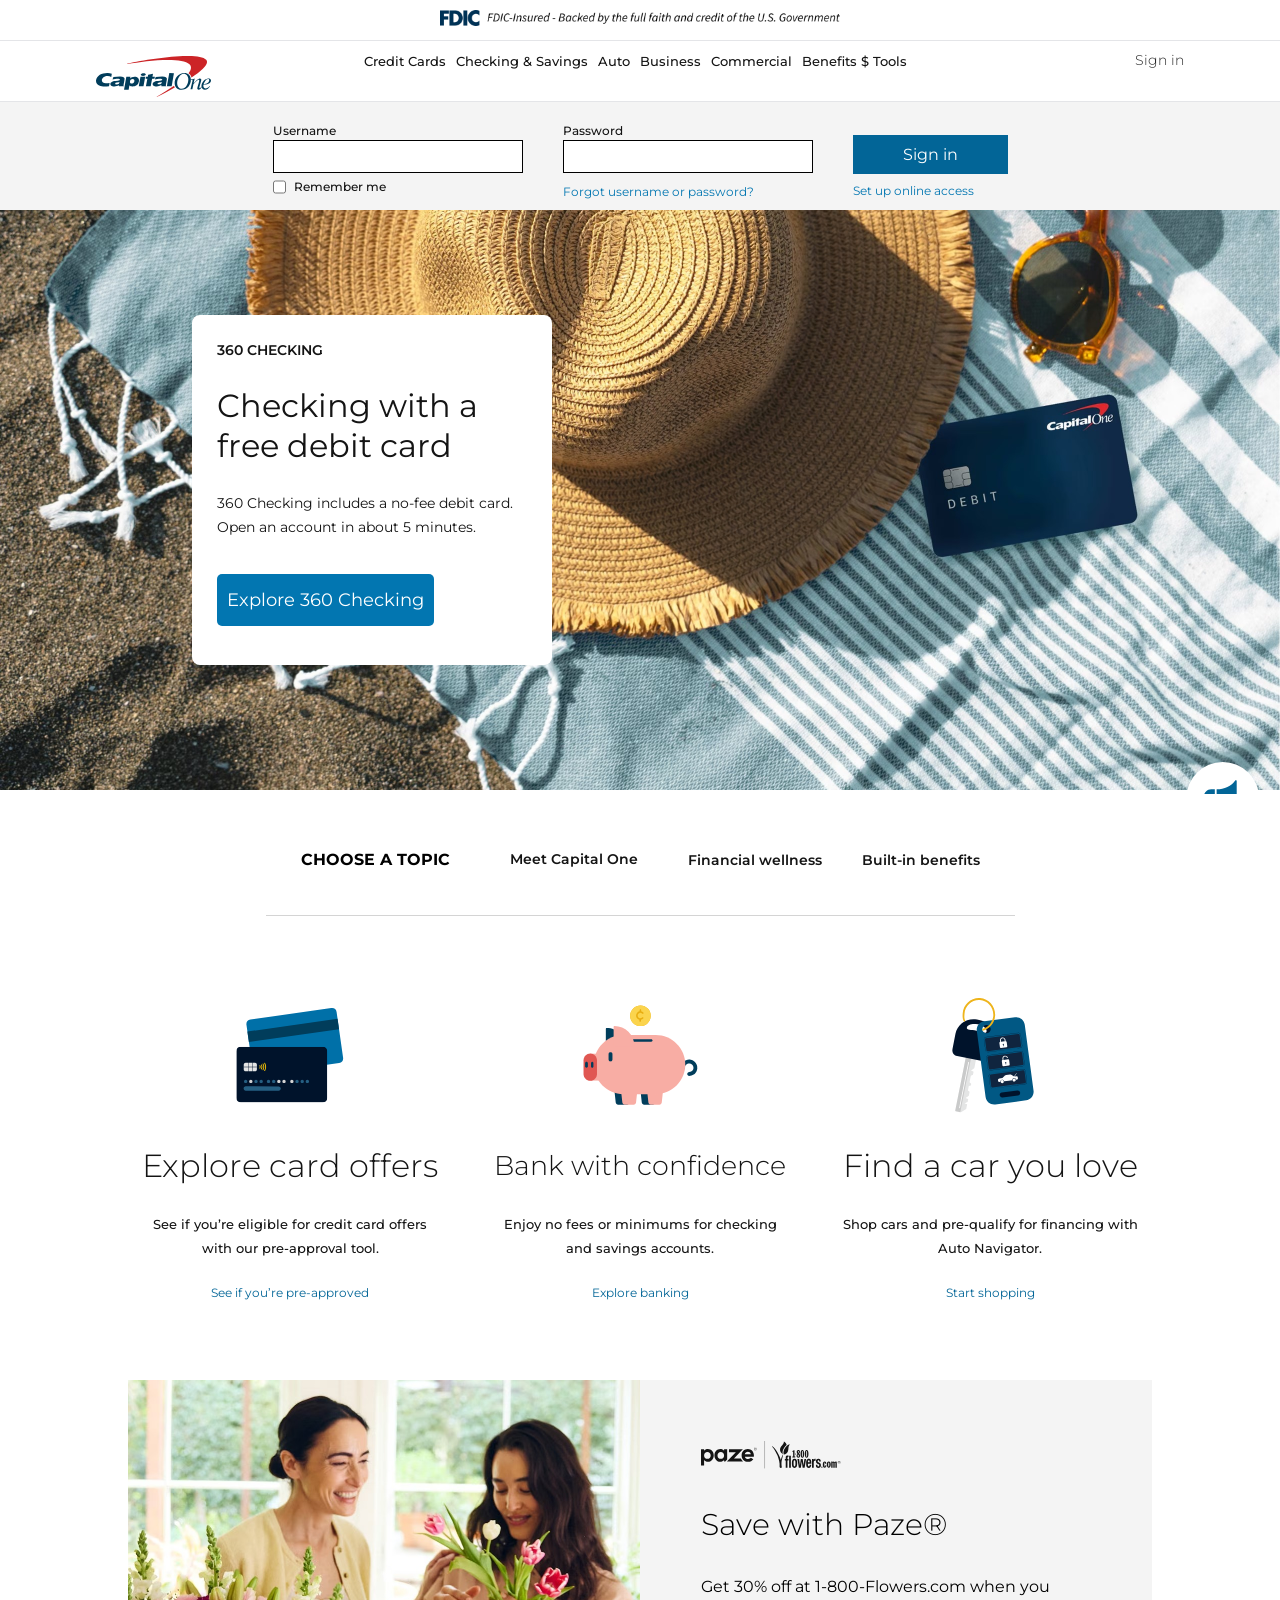
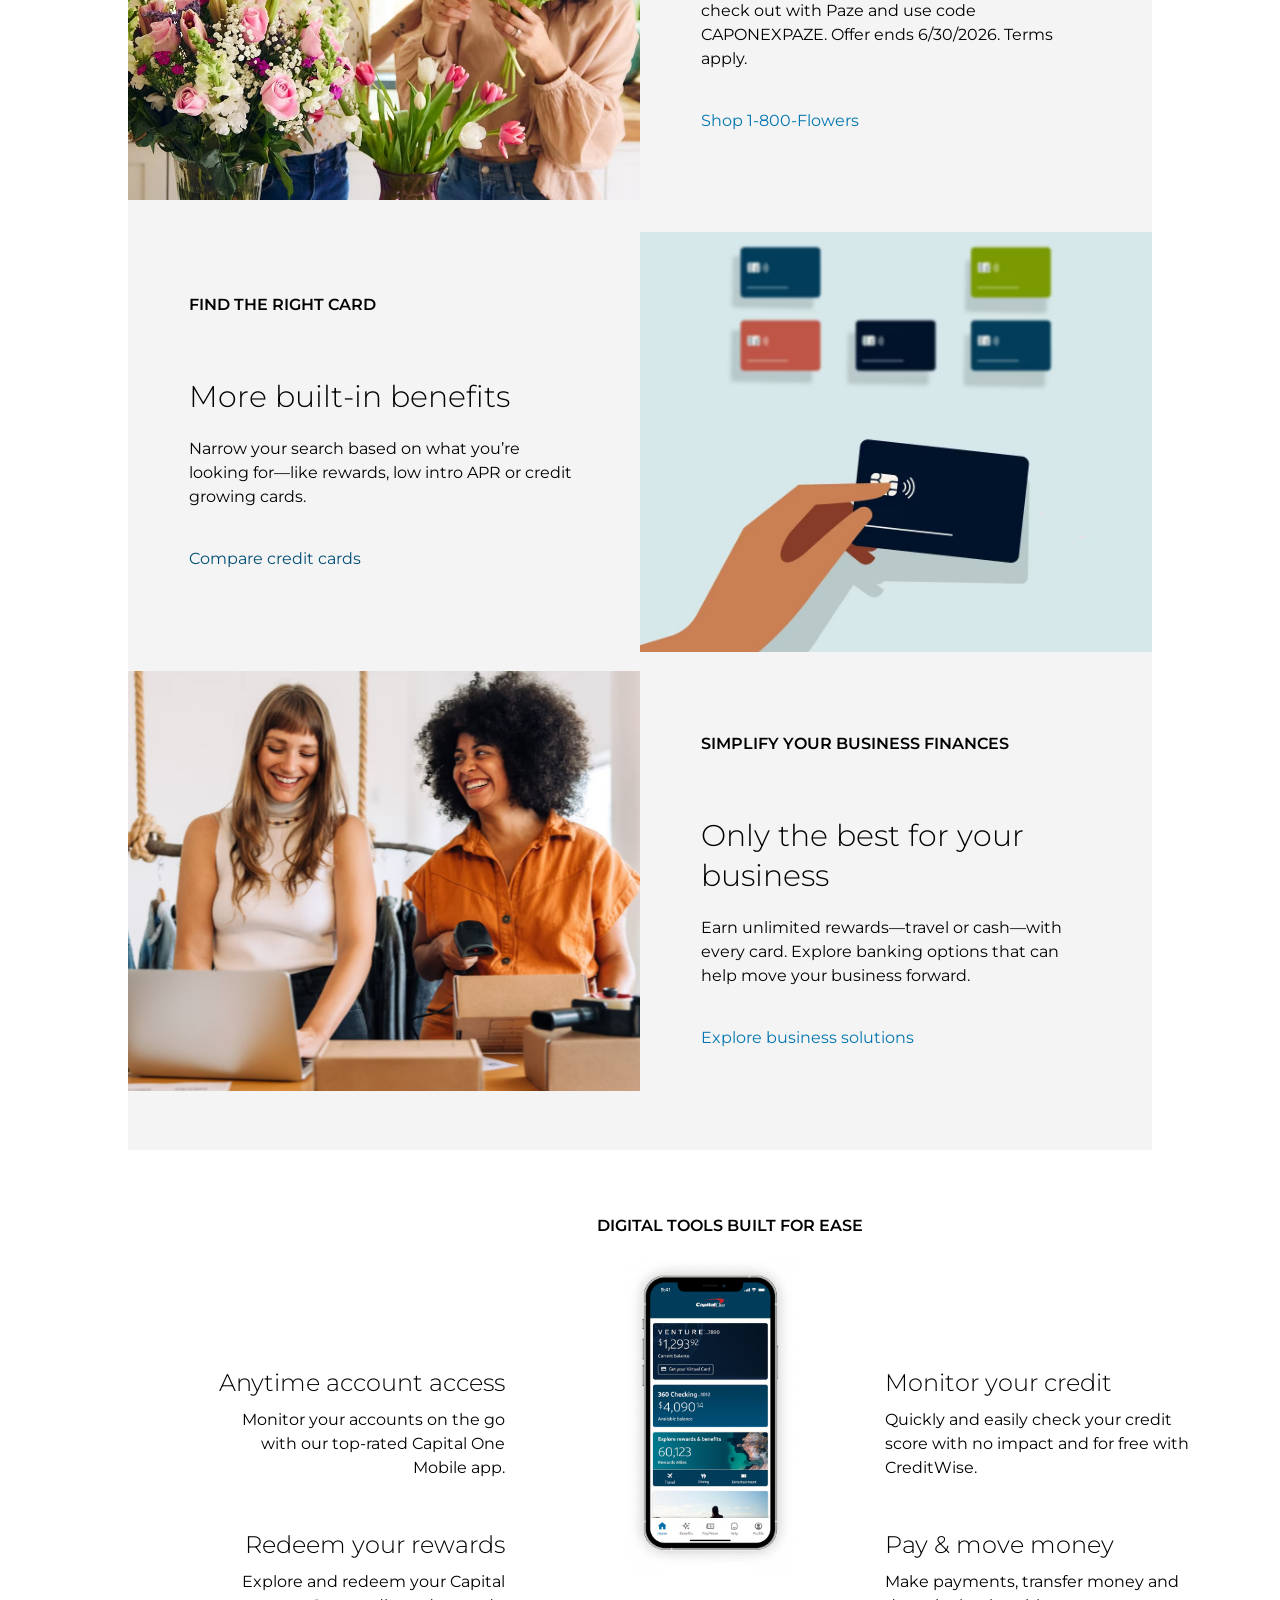
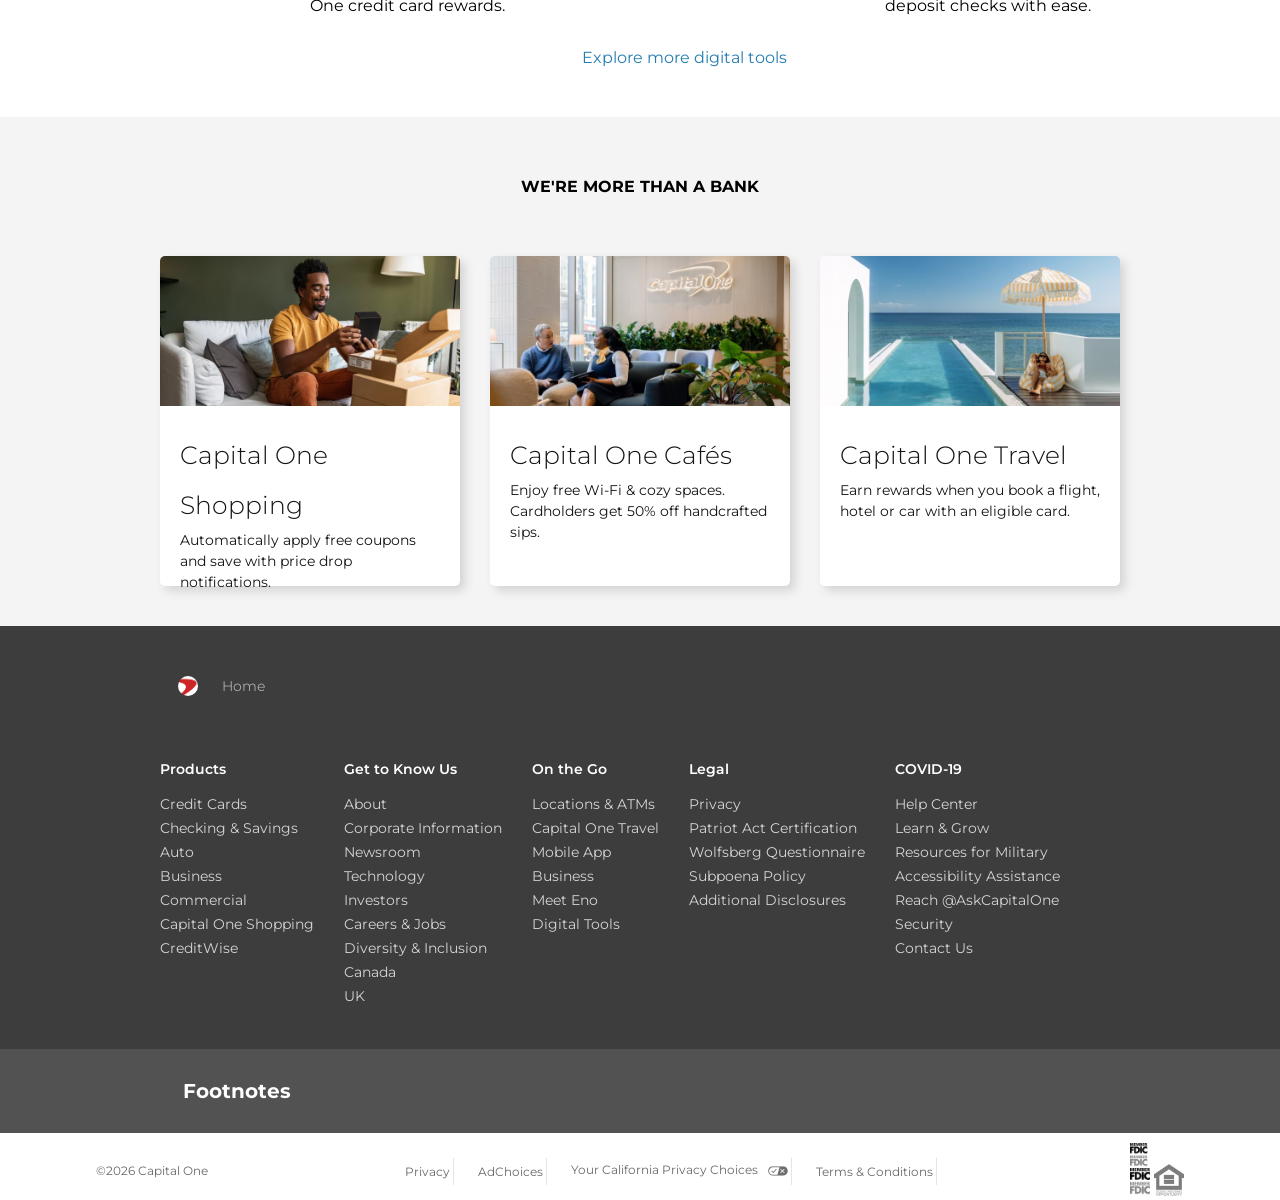
==== index.html @ 5ff3db6a "folder structure" ====
<!DOCTYPE html>
<html lang="en">

<head>
    <meta charset="UTF-8">
    <meta name="viewport" content="width=device-width, initial-scale=1.0">
    <title>CapitalOne</title>
    <link rel="stylesheet" href="./CSS/capitalone.css">
    <link rel="shortcut icon" href="/images/imgi_123_apple-touch-icon.png" type="image/x-icon">
    <script src="https://kit.fontawesome.com/02e460ae64.js" crossorigin="anonymous"></script>
    <link rel="preconnect" href="https://fonts.googleapis.com">
    <link rel="preconnect" href="https://fonts.gstatic.com" crossorigin>
    <link
        href="https://fonts.googleapis.com/css2?family=Metrophobic&family=Montserrat:ital,wght@0,100..900;1,100..900&family=Open+Sans:ital,wght@0,300..800;1,300..800&family=Raleway:ital,wght@0,100..900;1,100..900&display=swap"
        rel="stylesheet">

<body>
    <!-- Beginning of FIDC -->

    <div class="header-text">
        <img src="/images/imgi_1_default.png" alt="">
    </div>
    <!-- End of FIDC -->


    <!-- Beginning  of Over All Header-->
    <header>
        <nav>
            <div class="capital-logo">
                <img src="/images/download (1).svg" alt="">
            </div>

            <!-- Beginning of Header Dropdown -->
            <div>

                <ul class="capital-links">

                    <!-- Beginning of Credit Cards Dropdown -->
                    <li class="personal">
                        <a href="#">Credit Cards</a>
                        <div class="drop-cards">
                            <div class="wrapper">
                                <div class="wrap-card">

                                    <div class="card">
                                        <h6>Types of Credit Cards</h6>
                                    </div>

                                    <div class="card">
                                        <img src="/images/imgi_82_credit-building.svg" alt="">
                                        <div class="cards">
                                            <h5>Credit Building</h5>
                                            <p>Credit Level: Fair to Rebuilding</p>
                                        </div>
                                    </div>

                                    <div class="card">
                                        <img src="/images/imgi_21_cash-back.svg" alt="">
                                        <div class="cards">
                                            <h5>Cash Back Rewards</h5>
                                            <p>Credit Level: Excellent to Fair</p>
                                        </div>
                                    </div>

                                    <div class="card">
                                        <img src="/images/imgi_20_travel-rewards.svg" alt="">
                                        <div class="cards">
                                            <h5>Travel Rewards</h5>
                                            <p>Credit Level: Excellent to Good</p>
                                        </div>
                                    </div>

                                    <div class="card">
                                        <img src="/images/imgi_85_student-rewards.svg" alt="">
                                        <div class="cards">
                                            <h5>Student Rewards</h5>
                                            <p>Credit Level: Fair</p>
                                        </div>
                                    </div>

                                    <div class="card">
                                        <img src="/images/imgi_86_business-rewards.svg" alt="">
                                        <div class="cards">
                                            <h5>Business Rewards</h5>
                                            <p>Credit Level: Excellent to Fair</p>
                                        </div>
                                    </div>

                                    <div class="card-bttn">
                                        <a href="#">Credit card overview</a>

                                    </div>
                                </div>

                                <div class="wrap">
                                    <div class="carded">
                                        <h5>Find a Credit Card</h5>
                                        <h6>See if You're Pre-Approved</h6>
                                        <h6>Compare All Cards</h6>
                                        <h6>Redeem a Mail Offer</h6>
                                    </div>
                                    <div class="cardeds">
                                        <h5>Tips & Tools</h5>
                                        <h6>Credit Card Benefits</h6>
                                        <h6>Capital One Travel</h6>
                                        <h6>Capital One Shopping</h6>
                                        <h6>Track Credit with CreditWise®</h6>
                                        <h6>Credit Card FAQs</h6>

                                    </div>

                                </div>

                                <div class="wrap-card">

                                    <div class="third-card">
                                        <h5>Common Account Tasks</h5>
                                    </div>
                                    <div class="third-card">
                                        <i class="fa-regular fa-calendar"></i>
                                        <h6>Pay Credit Card Bill</h6>
                                    </div>
                                    <div class="third-card">
                                        <i class="fa-regular fa-credit-card"></i>
                                        <h6>Activate Credit Card</h6>
                                    </div>

                                    <div class="third-cards">
                                        <img class="img1"
                                            src="https://ecm.capitalone.com/WCM/navigation/imagesets/marketing-tiles/credit-card/credit-wise-wide-lt-gray-f4.jpg"
                                            alt="">
                                        <div class="card-text" style="width: 200px;">
                                            <p style="width: 190px;">Track your credit score with CreditWise</p>
                                            <a href="">Learn More</a> <i style="color: #57c8f4;"
                                                class="fa-solid fa-angle-right"></i>
                                        </div>
                                    </div>
                                </div>

                            </div>

                    </li>

                    <!-- End of Credit Card Dropdown -->

                    <!-- Beginning of Checking $ Saving Dropdown -->
                    <li class="personal">
                        <a href="/checking and saving.html">Checking & Savings</a>
                        <div class="drop-cards">
                            <div class="wrapped">
                                <div class="wrap-card">

                                    <div class="card">
                                        <h6>Savings</h6>

                                    </div>
                                    <div class="card">
                                        <img src="/images/imgi_106_treasury-management.svg" alt="">
                                        <div class="cards">
                                            <h5>360 Performance Savings™</h5>
                                            <p>Competitive rate with no fees</p>
                                        </div>
                                    </div>

                                    <div class="cardee">
                                        <img src="/images/imgi_98_auto-nov-2025-.svg" alt="">
                                        <div class="cards">
                                            <h5>360 CDs®</h5>
                                            <p>Fixed-rate savings for a set term</p>
                                        </div>

                                    </div>

                                    <div class="card">
                                        <img src="/images/imgi_92_kids-saving.svg" alt="">
                                        <div class="cards">
                                            <h5>Kids Savings Account</h5>
                                            <p>Parent-controlled savings for children</p>
                                        </div>
                                    </div>

                                    <div class="cardes">
                                        <h6>Checking</h6>

                                    </div>

                                    <div class="card">
                                        <img src="/images/imgi_12_360-checking.svg" alt="">
                                        <div class="cards">
                                            <h5>360 Checking®</h5>
                                            <p>Fee-free accounts accessible 24/7</p>
                                        </div>
                                    </div>

                                    <div class="card">
                                        <img src="/images/imgi_13_money-teen-checking.svg" alt="">
                                        <div class="cards">
                                            <h5>MONEY Teen Checking</h5>
                                            <p>Accounts for kids to learn and earn</p>
                                        </div>
                                    </div>

                                    <div class="card-bttn">
                                        <a href="#">Compare all accounts & rates</a>

                                    </div>
                                </div>

                                <div class="wrap">
                                    <div class="carded">
                                        <h5>Find a Bank Account</h5>
                                        <h6>View All Savings Accounts</h6>
                                        <h6>View All Checking Accounts</h6>
                                        <h6>View All Kids & Teens Accounts</h6>
                                    </div>
                                    <div class="cardeds">
                                        <h5>Bank With Confidence</h5>
                                        <h6>Financial Resources & Tools</h6>
                                        <h6>Banking Overview</h6>
                                        <h6>Savings Calculator</h6>
                                        <h6>Fee-Free Overdraft Options</h6>


                                    </div>
                                    <div class="cardeds">
                                        <h5>Manage Your Account</h5>
                                        <h6>Send & Receive Zelle® Payments</h6>
                                        <h6>360 Checking Features</h6>
                                        <h6>360 Performance Savings Features</h6>
                                        <h6>Download the Mobile App</h6>
                                    </div>
                                </div>

                                <div class="wrap-card">
                                    <div class="third-branch">
                                        <h6>Beyond the Branch</h6>
                                    </div>

                                    <div class="third-branchs">
                                        <h5>Capital One Cafés</h5>
                                        <p>Visit & explore a local Café</p>
                                    </div>

                                    <div class="third-branchs">
                                        <h5>Money & Life Program</h5>
                                        <p>Support & achieve your financial goals</p>
                                    </div>
                                    <div class="third-branchs">
                                        <h5>Ways to Bank</h5>
                                        <p>Explore locations & digital experiences</p>
                                    </div>

                                    <div class="third-cardss">
                                        <img class="img2" src="/images/imgi_14_360c-unav-bank-aug-2025.png" alt="">
                                        <div class="card-texts">
                                            <p>Enjoy checking with no fees or minimums.</p>
                                            <a style="color: #57c8f4;" href="">Learn More</a> <i
                                                style="color:  #57c8f4 ;" class="fa-solid fa-angle-right"></i>
                                        </div>
                                    </div>
                                </div>
                            </div>

                    </li>

                    <!-- End of Checking $ Saving Dropdown -->

                    <!-- Beginning of Auto Dropdown -->
                    <li class="personal">
                        <a href="#">Auto</a>
                        <div class="drop-cards">
                            <div class="wrapped">
                                <div class="wrap-card">

                                    <div class="card">
                                        <h6>Auto Navigator</h6>
                                    </div>

                                    <div class="card">
                                        <img src="/images/imgi_15_shop-car.svg" alt="">
                                        <div class="cards">
                                            <h5>Shop for a Car</h5>
                                            <p>Search millions of cars nationwide</p>
                                        </div>
                                    </div>

                                    <div class="card">
                                        <img src="/images/imgi_16_pre-qualify-auto-loan.svg" alt="">
                                        <div class="cards">
                                            <h5>Pre-Qualify for an Auto Loan</h5>
                                            <p>See real rates with no credit impact</p>
                                        </div>
                                    </div>

                                    <div class="cardee">
                                        <img src="/images/imgi_98_auto-nov-2025-.svg" alt="">
                                        <div class="cards">
                                            <h5>Instantly See Your Car's Estimate</h5>
                                            <p>Track your car's value over time</p>
                                        </div>
                                    </div>

                                    <div class="cardes">
                                        <h6>Auto Refinance</h6>

                                    </div>

                                    <div class="card">
                                        <img src="/images/imgi_18_refinance-car.svg" alt="">
                                        <div class="cards">
                                            <h5>Refinance Your Car</h5>
                                            <p>See if you can lower your payment</p>
                                        </div>
                                    </div>

                                    <div class="card">
                                        <img src="/images/imgi_19_pre-qualify-refinance.svg" alt="">
                                        <div class="cards">
                                            <h5>Pre-Qualify for Refinancing</h5>
                                            <p>Check eligibility with no credit impactg</p>
                                        </div>
                                    </div>

                                    <div class="card-bttn">
                                        <a href="#">Auto overview</a>

                                    </div>
                                </div>

                                <div class="wrap">
                                    <div class="carded">
                                        <h5>Get Your Offer</h5>
                                        <h6>View Your Pre-Approval Offer</h6>
                                        <h6>Continue Refinance Application</h6>

                                    </div>
                                    <div class="cardeds">
                                        <h5>Learn About Auto</h5>
                                        <h6>Car Research & Reviews</h6>
                                        <h6>Car Financing Resources</h6>
                                        <h6>Auto Loans FAQ</h6>
                                        <h6>Dealer Resources</h6>
                                        <h6>About Capital One Auto</h6>


                                    </div>
                                    <div class="cardeds">
                                        <h5>Manage Your Account</h5>
                                        <h6>Activate Your Account</h6>
                                        <h6>Make a Payment</h6>
                                        <h6>Download the Mobile App</h6>
                                        <h6>Submit Feedback or a Complaint</h6>
                                    </div>
                                </div>

                                <div class="wrap-card">
                                    <div class="third-branch">
                                        <h6>Shop With Confidence</h6>
                                    </div>

                                    <div class="third-branchs">
                                        <h5>Car Payment Calculator</h5>
                                        <p>Calculate your monthly payment</p>
                                    </div>

                                    <div class="third-branchs">
                                        <h5>Car Dealers Near You</h5>
                                        <p>View & filter inventory in your area</p>
                                    </div>


                                    <div class="third-cardss">
                                        <img class="img2" src="/images/imgi_101_auto-menu-marketing-tile.png" alt="">
                                        <div class="card-texts">
                                            <p>Ask the right questions when car shopping</p>
                                            <a style="color:  #57c8f4 ;" href="">Learn More</a> <i
                                                style="color:  #57c8f4 ;" class="fa-solid fa-angle-right"></i>
                                        </div>
                                    </div>

                                </div>

                            </div>

                    </li>

                    <!-- End of Auto Dropdown -->


                    <!-- Beginning of Business Dropdown -->
                    <li class="personal">
                        <a href="/business.html">Business</a>
                        <div class="drop-cards">
                            <div class="wrapped">
                                <div class="wrap-card">

                                    <div class="card">
                                        <h6>Shop Business Cards</h6>

                                    </div>
                                    <div class="card">
                                        <img src="/images/imgi_102_compare-business-cards.svg" alt="">
                                        <div class="cards">
                                            <h5>Compare All Business Cards</h5>
                                            <p>Choose the right one for your business</p>
                                        </div>
                                    </div>

                                    <div class="card">
                                        <img src="/images/imgi_20_travel-rewards.svg" alt="">
                                        <div class="cards">
                                            <h5>Travel Rewards</h5>
                                            <p>Earn miles for flights, hotels and more</p>
                                        </div>
                                    </div>
                                    <div class="cardee">
                                        <img src="/images/imgi_21_cash-back.svg" alt="">
                                        <div class="cards">
                                            <h5>Cash Back</h5>
                                            <p>Earn up to 2% cash back</p>
                                        </div>
                                    </div>

                                    <div class="cardes">
                                        <h6>Business Banking Accounts</h6>

                                    </div>

                                    <div class="card">
                                        <img src="/images/imgi_12_360-checking.svg" alt="">
                                        <div class="cards">
                                            <h5>Business Checking</h5>
                                            <p>Accounts for any stage of business</p>
                                        </div>
                                    </div>

                                    <div class="card">
                                        <img src="/images/imgi_106_treasury-management.svg" alt="">
                                        <div class="cards">
                                            <h5>Business Savings</h5>
                                            <p>Grow your money with a promotional rate</p>
                                        </div>
                                    </div>

                                    <div class="card-bttn">
                                        <a href="#">Business overview</a>

                                    </div>
                                </div>

                                <div class="wrap">
                                    <div class="carded">
                                        <h5>Business Card Solutions</h5>
                                        <h6>Business Cards Overview</h6>
                                        <h6>Charge Cards</h6>
                                        <h6>Reach a Relationship Manager</h6>

                                    </div>
                                    <div class="cardeds">
                                        <h5>Understand Our Impact</h5>
                                        <h6>Community Finance</h6>
                                        <h6>New Markets Tax Credits</h6>
                                        <h6>The Capital One Impact Initiative</h6>

                                    </div>
                                    <div class="cardeds">
                                        <h5>Payment Solutions</h5>
                                        <h6>Card Payment Processing</h6>
                                        <h6>Accounts Payable</h6>
                                    </div>

                                </div>

                                <div class="wrap-card">
                                    <div class="third-branch">
                                        <h6>Empower Your Business</h6>
                                    </div>

                                    <div class="third-branchs">
                                        <h5>Business Card Benefits</h5>
                                        <p>View all benefits for business cardholders</p>
                                    </div>

                                    <div class="third-branchs">
                                        <h5>Refer a Business</h5>
                                        <p>View & filter inventory in your area</p>
                                    </div>
                                    <div class="third-branchs">
                                        <h5>Business Resources</h5>
                                        <p>Resources to help your business move forward</p>
                                    </div>
                                    <div class="third-cardss">
                                        <img class="img2" src="/images/imgi_24_414unav.jpg" alt="">
                                        <div class="card-texts">
                                            <p>Earn up to 150k bonus miles with Venture Business</p>
                                            <a style="color:  #57c8f4 ;" href="">View offer</a> <i
                                                style="color:  #57c8f4 ;" class="fa-solid fa-angle-right"></i>
                                        </div>
                                    </div>


                                </div>

                            </div>
                        </div>
                    </li>
                    <!-- End of Business Dropdown -->

                    <!-- Beginning of Commercial Dropdown -->

                    <li class="personal">
                        <a href="/commericial.html">Commercial</a>
                        <div class="drop-cards">
                            <div class="wrapped">
                                <div class="wrap-card">

                                    <div class="card">
                                        <h6>Commercial Banking</h6>

                                    </div>
                                    <div class="card">
                                        <img src="/images/imgi_25_bank-with-us.svg" alt="">
                                        <div class="cards">
                                            <h5>Why Bank With Us</h5>
                                            <p>Learn about us & meet our leaders</p>
                                        </div>
                                    </div>

                                    <div class="card">
                                        <img src="/images/imgi_26_commercial-insights.svg" alt="">
                                        <div class="cards">
                                            <h5>Commercial Insights</h5>
                                            <p>Read case studies & market insights</p>
                                        </div>

                                    </div>

                                    <div class="cardes">
                                        <h6>Financial Solutions</h6>

                                    </div>

                                    <div class="card">
                                        <img src="/images/imgi_27_financial-lending.svg" alt="">
                                        <div class="cards">
                                            <h5>Financing & Lending</h5>
                                            <p>Find a solution in your industry</p>
                                        </div>
                                    </div>

                                    <div class="card">
                                        <img src="/images/imgi_28_c1-capital-markets.svg" alt="">
                                        <div class="cards">
                                            <h5>Capital Markets</h5>
                                            <p>View our tailored products & services</p>
                                        </div>
                                    </div>

                                    <div class="card">
                                        <img src="/images/imgi_106_treasury-management.svg" alt="">
                                        <div class="cards">
                                            <h5>Treasury Management</h5>
                                            <p>Simplify your financial operations</p>
                                        </div>
                                    </div>

                                    <div class="card-bttn">
                                        <a href="#">View commercial options</a>

                                    </div>
                                </div>

                                <div class="wrap">
                                    <div class="carded">
                                        <h5>Simplify Payments</h5>
                                        <h6>Unlock Accounts Payable</h6>
                                        <h6>Get a Business Card</h6>
                                        <h6>Explore Trade Credit</h6>
                                    </div>
                                    <div class="cardeds">
                                        <h5>Understand Our Impact</h5>
                                        <h6>Community Finance</h6>
                                        <h6>New Markets Tax Credits</h6>
                                        <h6>The Capital One Impact Initiative</h6>
                                    </div>
                                    <div class="cardeds">
                                        <h5>Stay Connected</h5>
                                        <h6>Sign In to Your Commercial Account</h6>
                                        <h6>Contact Our Team</h6>
                                    </div>

                                </div>

                                <div class="wrap-card">
                                    <div class="third-branch">
                                        <h6>Work With Industry Experts</h6>
                                    </div>

                                    <div class="third-branchs">
                                        <h5>Commercial Real Estate</h5>
                                        <p>Leverage the resources of a $100B portfolio</p>
                                    </div>

                                    <div class="third-branchs">
                                        <h5>Financial Sponsor Group</h5>
                                        <p>Get certainty of execution & long-term partnerships</p>
                                    </div>
                                    <div class="third-branchs">
                                        <h5>Explore All Industries</h5>
                                        <p>Find solutions to move your business forward</p>
                                    </div>


                                    <div class="third-cardss">
                                        <img class="img2" src="/images/imgi_29_commercial-tile.jpg" alt="">
                                        <div class="card-texts">
                                            <p>Capitalize on investment banking solutions.</p>
                                            <a style="color:  #57c8f4 ;" href="">Explore solutions</a> <i
                                                style="color:  #57c8f4 ;" class="fa-solid fa-angle-right"></i>
                                        </div>
                                    </div>

                                </div>
                            </div>
                        </div>

                    </li>
                    <!-- End of Commercial Dropdown -->

                    <!-- Beginning of Benefits $ Tools -->
                    <li class="personal">
                        <a href="#">Benefits $ Tools</a>
                        <div class="drop-cards">
                            <div class="wrapped">
                                <div class="wrap-card">

                                    <div class="card">
                                        <h6>More Than a Bank</h6>

                                    </div>
                                    <div class="card">
                                        <img src="/images/imgi_30_shopping.svg" alt="">
                                        <div class="cards">
                                            <h5>Capital One Shopping</h5>
                                            <p>Get our free tool for online deals</p>
                                        </div>
                                    </div>

                                    <div class="card">
                                        <img src="/images/imgi_31_cafes.svg" alt="">
                                        <div class="cards">
                                            <h5>Capital One Cafés</h5>
                                            <p>Enjoy coffee, wifi & banking</p>
                                        </div>

                                    </div>
                                    <div class="card">
                                        <img src="/images/imgi_32_learn-grow.svg" alt="">
                                        <div class="cards">
                                            <h5>Learn & Grow</h5>
                                            <p>Check out financial learning resources</p>
                                        </div>

                                    </div>
                                </div>

                                <div class="wrap">
                                    <div class="carded">
                                        <h5>Get Started With Confidence</h5>
                                        <h6>Credit Card Pre-Approval</h6>
                                        <h6>Find a Car with Auto Navigator</h6>
                                        <h6>Connect Your Money and Life</h6>

                                    </div>
                                    <div class="cardeds">
                                        <h5>Tools to Take You Further</h5>
                                        <h6>Monitor Credit with CreditWise</h6>
                                        <h6>View Mobile App Features</h6>
                                        <h6>Explore All Digital Tools</h6>
                                    </div>
                                    <div class="cardeds">
                                        <h5>Grow Your Business</h5>
                                        <h6>Business Hub Learning</h6>
                                        <h6>Business Credit Card Benefits</h6>
                                    </div>

                                </div>

                                <div class="wrap-card">
                                    <div class="third-branch">
                                        <h6>Rewards & Experiences</h6>
                                    </div>

                                    <div class="third-branchs">
                                        <h5>Capital One Travel</h5>
                                        <p>Book travel, get low prices & redeem miles</p>
                                    </div>

                                    <div class="third-branchs">
                                        <h5>Capital One Entertainment</h5>
                                        <p>Get tickets for music, sports & events</p>
                                    </div>
                                    <div class="third-branchs">
                                        <h5>Capital One Dining</h5>
                                        <p>Reserve your table at unique restaurants</p>
                                    </div>
                                    <div class="third-branchs">
                                        <h5>Credit Card Benefits</h5>
                                        <p>Explore built-in card benefits</p>
                                    </div>

                                    <div class="third-cardss">
                                        <img class="img2" src="/images/imgi_33_laptop.png" alt="">
                                        <div class="card-texts">
                                            <p>Find great deals with Capital One Shopping</p>
                                            <a style="color:  #57c8f4 ;" href="">Get free coupon</a> <i
                                                style="color:  #57c8f4 ;" class="fa-solid fa-angle-right"></i>
                                        </div>
                                    </div>
                                </div>

                            </div>

                        </div>

                    </li>
                    <!-- End of Benefits $ Tools Dropdown -->
                </ul>

            </div>
            <!-- End of Header Dropdown  -->


            <!-- Beginning of the icon Dropdown -->

            <div class="capital-icons">
                <div class="capital-icon">
                    <i class="fa-solid fa-magnifying-glass"></i>

                    <div class="glass-drop">
                        <button class="search-btn">Search</button>

                    </div>
                </div>


                <div class="capital-iconss">
                    <i class="fa-regular fa-circle-question"></i>
                    <div class="question-drop">
                        <button class="question-btn">Help Center</button>
                    </div>



                </div>


                <div class="capital-iconed">
                    <i class="fa-solid fa-location-dot"></i>
                    <div class="location-drop">
                        <button class="location-btn">Locations</button>

                    </div>
                </div>
                <div class="capital-iconse">
                    <i class="fa-regular fa-user"></i> Sign in
                </div>
            </div>


            <!-- End of icon Dropdown -->

        </nav>

    </header>


    <div class="parent">
        <div class="second-nav">
            <div class="bar">
                <i class="fa-solid fa-bars icon"> </i>
                <div class="bar-drop">
                    <div class="child">
                        <div class="bar-flex">
                            <h1>Credit Card</h1><i class="fa-solid fa-angle-right"></i>

                        </div>

                        <div class="bar-flex">

                            <h1>Checking and Savings</h1><i class="fa-solid fa-angle-right"></i>

                        </div>
                        <div class="bar-flex">

                            <h1>Auto</h1><i class="fa-solid fa-angle-right"></i>

                        </div>
                        <div class="bar-flex">

                            <h1>Business</h1><i class="fa-solid fa-angle-right"></i>

                        </div>
                        <div class="bar-flex">

                            <h1>Commercial</h1><i class="fa-solid fa-angle-right"></i>

                        </div>
                        <div class="bar-flex">

                            <h1>Benefit $ Tools</h1><i class="fa-solid fa-angle-right"></i>

                        </div>

                    </div>
                    <div class="parent-fact">
                        <div class="fact">

                            <p class="space"> <i class="fa-solid fa-magnifying-glass"></i> Search</p><i
                                class="fa-solid fa-angle-right"></i>


                        </div>
                        <div class="fact">

                            <p class="space"> <i class="fa-regular fa-circle-question cast"></i> Help Center</p><i
                                class="fa-solid fa-angle-right"></i>

                        </div>
                        <div class="fact">

                            <p class="space"> <i class="fa-solid fa-location-dot"></i>Location</p><i
                                class="fa-solid fa-angle-right"></i>

                        </div>



                    </div>
                </div>
            </div>

            <div class="image-cap">
                <img src="/images/download (1).svg" alt="">

            </div>
            <div class="picture">
                <i class="fa-regular fa-user"></i>
                <p> Sign in</p>
            </div>

        </div>
    </div>

    <!-- End of the Over All Header -->



    <!-- Beginning of Form Section -->
    <section class="mid-section">
        <div class="mid-login">
            <div class="username-login">
                <p>Username</p>
                <button><i class="fa-solid fa-user"></i><input class="input" type="text"></button>
                <div class="checkss">
                    <input class="check" type="checkbox">
                    <p>Remember me</p>
                </div>
            </div>

            <div class="password-login">
                <p>Password</p>
                <button><i class="fa-solid fa-lock"></i><input class="pass" type="password" name="password"
                        id=""></button>
                <div class="pass-link">
                    <a class="password-link" href="#">Forgot username or password?</a>
                </div>

            </div>
            <div class="sign-link">
                <a class="sign-btn" href="">Sign in</a>
                <div class="sign-links">
                    <a class="sign-set" href="">Set up online access</a>
                </div>
            </div>

        </div>

    </section>

    <!--  End of form section  -->


    <!-- Beginning of Legend -->
    <legend>
        <div>
            <div class="legend-logo">
                <img src="/images/imgi_36_rdesktop (1).jpg" alt="">

                <div class="box">
                    <div class="bx-text">
                        <h4>360 CHECKING</h4>
                    </div>
                    <div class="bx-text">
                        <h1>Checking with a free debit card</h1>
                    </div>
                    <div class="bx-text">
                        <p>360 Checking includes a no-fee debit card. Open an account in about 5 minutes.</p>
                    </div>
                    <div class="bx-text1">
                        <a href="">Explore 360 Checking</a>
                    </div>

                </div>
            </div>
        </div>

    </legend>

    <!-- End of Legend  -->


    <!--  start of nav section -->
    <nav class="navs">


        <div class="nav-section">
            <div class="nav-choose">
                <h4>CHOOSE A TOPIC</h4><i class="fa-solid fa-right-long bat"></i>

            </div>
            <div class="nav-choose2">
                <i class="fa-solid fa-handshake"></i> <a href="#sectiontwo">Meet Capital One</a>

            </div>
            <div class="nav-choose3">
                <i class="fa-regular fa-credit-card"></i><a href="">Financial wellness</a>

            </div>
            <div class="nav-choose4">
                <i class="fa-solid fa-wand-sparkles"></i> <a href="">Built-in benefits</a>

            </div>
        </div>
    </nav>

   
    <!-- end of nav section -->


    <!-- start of section two -->
    <section id="sectiontwo">
        <div class="explore">
            <div class="explored">
                <img src="/images/imgi_40_rdesktop.svg" alt="">
                <div>
                    <h2>Explore card offers</h2>
                    <p>See if you’re eligible for credit card offers with our pre-approval tool.</p>

                    <div class="start">
                        <a href="">See if you’re pre-approved</a> <i class="fa-solid fa-angle-right"></i>
                    </div>
                </div>
            </div>

            <div class="explored">
                <img src="/images/imgi_41_rdesktop.svg" alt="">
                <div>
                    <h3>Bank with confidence</h3>
                    <p>Enjoy no fees or minimums for checking and savings accounts.</p>

                    <div class="start">
                        <a href="">Explore banking</a> <i class="fa-solid fa-angle-right"></i>
                    </div>
                </div>
            </div>

            <div class="explored">
                <img src="/images/imgi_42_rdesktop.svg" alt="">
                <div>
                    <h2>Find a car you love</h2>
                    <p>Shop cars and pre-qualify for financing with Auto Navigator.</p>

                    <div class="start">
                        <a href="">Start shopping</a><i class="fa-solid fa-angle-right"></i>
                    </div>
                </div>
            </div>
        </div>

    </section>
    <!-- end of section two -->

    <!-- start of section three -->
    <section id="sectionthree">

        <div class="big-image">
            <div class="first-imgtext">
                <div class="logoimg">
                    <img src="/images/imgi_157_rdesktop.jpg" alt="">
                </div>
                <div class="second-imgtext">
                    <div class="logo1">
                        <img src="/images/imgi_179_rdesktop.svg" alt="">
                    </div>
                    <div class="big-text">
                        <h1>Save with Paze® </h1>
                        <p>Get 30% off at 1-800-Flowers.com when you check out with Paze and use code CAPONEXPAZE. Offer
                            ends 6/30/2026. Terms apply. </p>
                        <a href="#">Shop 1-800-Flowers</a><i class="fa-solid fa-angle-right"></i>
                    </div>
                </div>
            </div>
            <div class="second-img">
                <div class="second-text">
                    <h4>FIND THE RIGHT CARD</h4>
                    <h1>More built-in benefits</h1>
                    <p>Narrow your search based on what you’re looking for—like rewards, low intro APR or credit growing
                        cards. </p>
                    <a href="#">Compare credit cards</a><i class="fa-solid fa-angle-right"></i>
                </div>

                <div class="logo2">
                    <img src="/images/imgi_184_rdesktop.jpg" alt="">
                </div>


            </div>
            <div class="third-img">
                <div class="logo3">
                    <img class="logo2" src="/images/imgi_46_tab-1-e4.c-item-2-desktop.jpg" alt="">
                </div>

                <div class="third-text">
                    <h4>SIMPLIFY YOUR BUSINESS FINANCES</h4>
                    <h1>Only the best for your business</h1>
                    <p>Earn unlimited rewards—travel or cash—with every card. Explore banking options that can help move
                        your business forward.</p>
                    <a href="#">Explore business solutions</a><i class="fa-solid fa-angle-right"></i>
                </div>
            </div>


        </div>

    </section>

    <!-- end of section three -->



    <!-- Beginning of section four -->
    <section class="section-four">
        <h2>DIGITAL TOOLS BUILT FOR EASE</h2>
        <div class="phone">
            <div class="phones">
                <div class="left-side">
                    <h3>Anytime account access</h3>
                    <p>Monitor your accounts on the go with our top-rated Capital One Mobile app.</p>
                </div>
                <div class="left-side1">
                    <h3>Redeem your rewards</h3>
                    <p>Explore and redeem your Capital One credit card rewards.</p>
                </div>
            </div>

            <div class="phone-image">
                <img src="/images/imgi_187_rtablet.png" alt="" srcset="">
            </div>
            <div>
                <div class="right-side">
                    <h3>Monitor your credit</h3>
                    <p>Quickly and easily check your credit score with no impact and for free with CreditWise.</p>
                </div>
                <div class="right-side1">
                    <h3>Pay & move money</h3>
                    <p>Make payments, transfer money and deposit checks with ease.</p>
                </div>

            </div>

        </div>
        <div class="phone-link">
            <a href="">Explore more digital tools</a><i class="fa-solid fa-angle-right"></i>
        </div>
    </section>
    <!-- End of Section Four -->




    <!-- Beginning of section five -->
    <section class="section-five">
        <div class="bank-txt">
            <h4>WE'RE MORE THAN A BANK</h4>
        </div>

        <div class="container">
            <div class="boxes">
                <img src="/images/imgi_215_desktop.jpg" alt="">
                <div class="box-tex">
                    <h1>Capital One Shopping</h1>
                    <p>Automatically apply free coupons and save with price drop notifications.</p>
                </div>
            </div>
            <div class="boxes">
                <img src="/images/imgi_221_desktop.jpg" alt="">
                <div class="box-tex">
                    <h1>Capital One Cafés</h1>
                    <p>Enjoy free Wi-Fi & cozy spaces. Cardholders get 50% off handcrafted sips.</p>
                </div>
            </div>
            <div class="boxes">
                <img src="/images/imgi_227_desktop.jpg" alt="">
                <div class="box-tex">
                    <h1>Capital One Travel</h1>
                    <p>Earn rewards when you book a flight, hotel or car with an eligible card.</p>
                </div>
            </div>

        </div>

    </section>

    <!-- End of section five -->

    <!-- Beginning of Section Six -->
    <section class="section-six">
        <div class="linking">
            <div class="linkings">
                <img src="/images/imgi_123_apple-touch-icon.png " alt=""> <i class="fa-solid fa-angle-right"></i>

                <div class="linkings-drop">
                    <button class="capital-onebtn">Capital One Home</button>
                </div>
                <p>Home</p>
            </div>
            <div class="social">

                <div class="instagram">
                    <i class="fa-brands fa-instagram"></i>
                    <div class="instagram-drop">
                        <button class="instagram-btn">Instagram</button>

                    </div>
                </div>
                <div class="twitter">
                    <i class="fa-brands fa-x-twitter"></i>
                    <div class="twitter-drop">
                        <button class="twitter-btn">X</button>
                    </div>
                </div>

                <div class="facebook">
                    <i class="fa-brands fa-facebook-f"></i>
                    <div class="facebook-drop">
                        <button class="facebook-btn">facebook</button>
                    </div>
                </div>
                <div class="linkedin">
                    <i class="fa-brands fa-linkedin-in"></i>
                    <div class="linkedin-drop">
                        <button class="linkedin-btn">Linkedin</button>
                    </div>
                </div>
                <div class="youtube">
                    <i class="fa-brands fa-youtube"></i>
                    <div class="youtube-drop">
                        <button class="youtube-btn">Youtube</button>
                    </div>
                </div>
            </div>

        </div>

        <div class="word">
            <div class="words">
                <h5>Products</h5>
                <p>Credit Cards</p>
                <p>Checking & Savings</p>
                <p>Auto</p>
                <p>Business</p>
                <p>Commercial</p>
                <p>Capital One Shopping</p>
                <p>CreditWise</p>
            </div>
            <div class="words">
                <h5>Get to Know Us</h5>
                <p>About</p>
                <p>Corporate Information</p>
                <p>Newsroom</p>
                <p>Technology</p>
                <p>Investors</p>
                <p>Careers & Jobs</p>
                <p>Diversity & Inclusion</p>
                <p>Canada</p>
                <p>UK</p>
            </div>
            <div class="words">
                <h5>On the Go</h5>
                <p>Locations & ATMs</p>
                <p>Capital One Travel</p>
                <p>Mobile App</p>
                <p>Business</p>
                <p>Meet Eno</p>
                <p>Digital Tools</p>

            </div>
            <div class="words">
                <h5>Legal</h5>
                <p>Privacy</p>
                <p>Patriot Act Certification</p>
                <p>Wolfsberg Questionnaire</p>
                <p>Subpoena Policy</p>
                <p>Additional Disclosures</p>

            </div>
            <div class="words">
                <h5>COVID-19</h5>
                <p>Help Center</p>
                <p>Learn & Grow</p>
                <p>Resources for Military</p>
                <p>Accessibility Assistance</p>
                <p>Reach @AskCapitalOne</p>
                <p>Security</p>
                <p>Contact Us</p>
            </div>


        </div>

    </section>

    <!-- End of section six -->




    <!-- beginning of footer -->
    <button class="footer">
        <div class="footed">
            <div class="inner">
                <h2>Footnotes</h2>
                <p class="plus"><i class="fa-solid fa-plus"></i></p>
                <p class="mark"><i class="fa-solid fa-minus"></i></p>

            </div>
            <div class="sub-inner">
                <h5>Learn more about <u>FDIC insurance coverage.</u></h5>
                <h5>Mastercard® is a registered trademark, and the circles design is a trademark of Mastercard
                    International Incorporated. </h5>
                <h5>The EMVCo Contactless Symbol and Contactless Indicator mark, consisting of four graduating arcs, are
                    trademarks owned by and used with permission of EMVCo, LLC.</h5>

                <ol class="main">
                    <li>This product finder tool is informational and educational only and strictly meant to provide an
                        overview of Capital One product offerings based on self-selected user goals. Its results do not
                        constitute financial or investment advice.</li>
                    <li>CreditWise availability will vary depending on ability to obtain your credit history from
                        TransUnion®.</li>
                    <ol>

            </div>
        </div>

    </button>
    <!-- End of footer -->




    <!-- beginning of ending section -->

    <footer class="ending">
        <nav class="navigation">
            <div class="nav-tex">
                <p>©2026 Capital One</p>

            </div>
            <div class="mid-nav">
                <div class="p-link">
                    <a href="#">Privacy</a>
                </div>
                <div class="p-link">
                    <a href="#">AdChoices</a>
                </div>

                <div class="california">
                    <a href="#">Your California Privacy Choices</a>
                    <img src="/images/imgi_69_privacyoptions.svg" alt="">
                </div>
                <div class="p-link">
                    <a href="#">Terms & Conditions</a>
                </div>
            </div>
            <div class="ending-image">
                <img class="house1" src="/images/imgi_121_fdic-alt.png" alt="">
                <img class="house2" src="/images/imgi_70_equalhousing_desktoptablet_logo.jpg" alt="">
            </div>
        </nav>
        <div class="position">
            <img src="/images/imgi_71_medallia-feedback-icon.svg" alt="">
        </div>

    </footer>




</body>

</html>
---- CSS/capitalone.css ----
*{
    margin: 0;
    padding: 0;
    box-sizing: border-box;
    font-family: "Montserrat", sans-serif;
    text-decoration: none;
}


.header-text{
    border-bottom: 1px solid #e4e5e8;
    padding: 10px;
    text-align: center;
}
.header-text img{
    width: 400px;
}

.capital-logo{
    width: 115px;
    display: flex;
    align-items: center;
    gap: 20px;
    
}
header{
    background-color: #ffffff;
    border-bottom: 1px solid #e4e5e8;
    position: relative;
    z-index: 1;
    
}

nav{
    display: flex;
    gap: 20px;
    justify-content: space-between;
    margin: auto;
    width: 59.4%;
    padding-top: 10px;
  
  
}


.capital-links{
    display: flex;
    gap: 15px;
    list-style: none;
 
}

.capital-links li a{
    font-size: 14px;
    font-weight: 500;
    line-height: 21px;
    color: rgb(20, 20, 20);;
}
.capital-icons{
    display: flex;
    gap: 25px;
    font-size: 14px;
    font-weight: 300;
    line-height: normal;
    color: #252525;
    
}

.drop-cards{
    width: 100%;
    height: 490px;
    background-color: #ffffff;
    position: absolute;
    border-top: 1px solid #e4e5e8;
    left: 0;
    top: 100%;
     box-shadow: 0px 1px 3px gray; 
     opacity: 0;
     visibility: hidden;
}
.personal:hover .drop-cards{
    opacity: 1;
    visibility: visible;

}
.personal:hover{
    border-bottom: 5px solid #0276b1;
    border-radius: 3px;
}
.personal{
    height: 50px;
}


.card{
    display: flex;
    gap: 30px;
    padding: 5px;  
    
    
}

.cards{
    line-height: 20px;
    font-weight: 400;
    cursor: pointer;
}

.cards  h5:hover{
    text-decoration: underline;
   
}

.cards p{
    font-size: 12px;
    color: rgb(105, 105, 105);
   
}
.card-bttn{
    margin-top: 30px;
}


.card-bttn a{
    background-color: #0276b1;
    text-align: center;
    padding: 10px 20px; 
    color: #ffffff !important;
   
}

.wrap-card a{
    margin-top: 20px;
    color: #e4e5e8;
}


.wrapper{
    display: flex;
    justify-content: center;
    gap: 10%;
    padding: 30px;
    /* margin-right: 8%;  */
 
   
}

.carded {
    line-height: 26px;
    font-size: 14px;
    color: rgb(20, 20, 20);
    
}
.carded h6{
    font-size: 12px;
    font-weight: 600;
    cursor: pointer;
    
}

.carded h6:hover{
    text-decoration: underline;
}

.cardeds{
    padding-top: 35px;
    line-height: 26px;
    font-size: 15px;
    
}
.cardeds h6{
     font-size: 12px;
    font-weight: 600;
    cursor: pointer;
}
.cardeds h6:hover{
     text-decoration: underline;

}


.third-card{
    display: flex;
    line-height: 26px; 
    gap: 20px;
    color: rgb(20, 20, 20);
  

}
.third-card h5{
    font-size: 12px;
    font-weight: 600;
    

}
.third-card h6{
    font-size: 12.4px;
    font-weight: 600;
    cursor: pointer;
}
.third-card h6:hover{
    text-decoration: underline;
}


.img1{
     width: 150px; 
     padding-top: 35px;
     object-fit: cover;

}
.third-cards{
    background-color: #f4f4f4;
    height: 20vh;
    display: flex;
    align-items: center;
     margin-top: 30px;
     
    
}



.card-text a {
     width: 50%;
     color: #57c8f4 !important;
    
}
.card-text a:hover{
text-decoration: underline;
}

.wrapped{
    display: flex;
    justify-content: center;
    gap: 6%;
    padding: 30px;
}
.cardee{
    display: flex;
    align-items: center;
    gap: 30px;
}
.cardee img{
    width: 50px;
}
.cardes{
    padding-top: 30px;
    font-size: 18px;
}
.third-branchs{
   
    padding-top: 10px;
    color: rgb(20, 20, 20);
    line-height: 20px;
}
  
.third-branchs p{
    font-size: 12px;
    color: rgb(105, 105, 105);
}
.third-branchs h5:hover{
    text-decoration: underline;
}
.third-cardss{
    gap: 30px;
    display: flex;
    margin-top: 50px;
    background-color: #f4f4f4;
    width: 400px;
}
.img2{
    width: 180px; 
 
}
.card-texts{
    padding-top: 30px;
    
    line-height: 25px;
   
     
}
.card-texts a:hover{
    text-decoration: underline;
}
.auto{
    width: 10px;
}
.capital-icons{
    cursor: pointer;
    
    
}

.glass-drop{
    background-color:#ffffff ;
    width: 70px;
    height: 45px;
    position: fixed;
    top: 9%;
    left: 68%;
    padding: 10px;
    box-shadow: 0px 0 4px gray;
    opacity: 0;
    visibility: hidden;
    cursor: auto;
    
}
.search-btn{
    border: none;
    outline: none;
    color: rgb(20, 20, 20);
    background-color: #ffffff;

}

.capital-icon:hover .glass-drop{
    opacity: 1;
    visibility: visible;
}


.glass-drop button{
    font-weight: 500;
    color: rgb(20, 20, 20);
    font-size: 14px;
}

.question-drop{
    background-color: #ffffff;
    width: 100px;
    height: 45px;
    top: 70%;
    left: 70%;
    position: absolute;
    padding: 10px;
    opacity: 0;
    visibility: hidden;
    box-shadow: 0px 0 4px gray;
}
.question-drop button{
    border: none;
    background-color: white;
    outline: none;
    color: rgb(20, 20, 20);
    font-weight: 400;


}

.capital-iconss:hover .question-drop{
    opacity: 1;
    visibility: visible;
}
.location-drop{
    background-color: #ffffff;
    width: 90px;
    height: 45px;
    top: 70%;
    left: 73%;
    position: absolute;
    padding: 10px;
    opacity: 0;
    visibility: hidden;
    box-shadow: 0px 0 4px gray;

}

.capital-iconed:hover .location-drop{
    opacity: 1;
    visibility: visible;
}
.location-drop button{
    background-color: white;
    outline: none;
    color: rgb(20, 20, 20);
    font-weight: 500;
    border: none;
}
.capital-iconse:hover{
    text-decoration: underline;
}
/* End of overall Header  */





/* Beginning of mid-section */
.mid-section{
    background-color: #f4f4f4;
    width: 100%;
    height: 12vh;
   
}

.mid-login{
    display: flex;
    padding: 20px;
    gap: 40px;
    justify-content: center;
}
.username-login p{
    font-size: 12px;
    font-weight: 500;
    line-height: 18px;
    color: rgb(20, 20, 20);
}

.username-login button{
    width: 250px;
    height: 33px;
    background-color: #ffffff;
    border: 1px solid black;
}
.username-login button:hover{
    border: 2px solid #0276b1;
}

.input{
    height: 29px;
    width: 90%;
    border: none;
    outline: none;
}
.checkss{
    display: flex;
    gap: 8px;
    padding-top: 5px;
}
.checkss p{
     font-size: 12px;
    font-weight: 500;
    line-height: 18px;
    color: rgb(20, 20, 20);
}

.password-login button{
    width: 250px;
    height: 33px;
    background-color: #ffffff;
    border: 1px solid black;

}
.password-login button:hover{
     border: 2px solid #0276b1;
}


.pass{
     height: 29px;
    width: 90%;
    border: none;
    outline: none;

}
.password-login p{
     font-size: 12px;
    font-weight: 500;
    line-height: 18px;
    color: rgb(20, 20, 20);

}
.pass-link{
    padding-top: 8px;
    
}

.password-link{
   color: rgb(2, 118, 177);
    font-size: 12px;
    font-weight: 400;
    line-height: 18px;
}
.password-link:hover{
    text-decoration: underline;

}
.sign-link{
    padding-top: 23px;
}
.sign-btn {
    background-color:#026597;
    padding: 10px 50px;
    color: #ffffff;
 
}
.sign-links{
    padding-top: 16px;
}
.sign-set{
    font-size: 12px;
    font-weight: 400;
    color: rgb(2, 118, 177);
}
.sign-set:hover{
    text-decoration: underline;
}
/* End of mid section */




/* beginning of legend */

.legend-logo img{
    width: 100%;
    height: 580px;
    position: relative;
    object-fit: cover;
}
.box{
    width: 420px;
    height: 350px;
    background-color: #ffffff;
    position: absolute;
    top: 35%;
    left: 20.55%;
    border: none;
    outline: none;
    padding: 35px;
    border-radius: 8px;
}
.bx-text h4{
    font-size: 14px;
    font-weight: 600;
    line-height: 21px;
    color: rgb(20, 20, 20);

}
.bx-text h1{
    padding-top: 25px;
    width: 99%;
    color: rgb(20, 20, 20);
    font-weight: 400;
    line-height: 40px;
    
}
.bx-text p{
    padding-top: 25px ;
    font-size: 14px;
    font-weight: 400;
    line-height: 24px;
    color: rgb(20, 20, 20);
}
.bx-text1{
    margin-top: 50px;
}

.bx-text1 a{
  background-color: #0276b1;
  padding: 15px 10px;
  font-size: 18px;
  font-weight: 400;
  line-height: normal;
  color: rgb(255, 255, 255); 
  border-radius: 5px;
}
/* End of Legend  */



/* start of nav section */
.navs{
    justify-content: center;
    position: sticky;
    width: 100%;
    top: 0;
    z-index: 100;
    background-color: white;
    
    
  
}
.nav-section{
    display: flex;
    gap: 30px;
    padding: 35px;
    border-bottom: 1px solid #d4d4d4;
    
    
  
}

.nav-choose{
    display: flex;
    gap: 10px;
    align-items: center;
    font-size: 16px;
    font-weight: 600;
    line-height: 24px;
    color: rgb(0, 0, 0);
}
.nav-choose2{
    display: flex;
    gap: 10px;
    font-size: 14px;
    padding: 10px 10px;

    font-weight: 600;
    line-height: 21px;
    color: rgb(20, 20, 20);
    
}
.nav-choose2 a{
  color: rgb(20, 20, 20);;
}

.nav-choose3 {
    display: flex;
    gap: 10px;
    align-items: center;
    font-size: 14px;
    font-weight: 600;
    line-height: normal;
    color: rgb(20, 20, 20);
}
.nav-choose3 a{
    color: rgb(20, 20, 20);
}
.nav-choose4{
    display: flex;
    gap: 10px;
    align-items: center;
    font-size: 14px;
    font-weight: 600;
    line-height: normal;
    color: rgb(20, 20, 20);

}
.nav-choose4 a{
    color: rgb(20, 20, 20);
}


.nav-choose2:hover{
    align-items: center;
    padding: 10px 10px;
    border-radius: 20px;
    background-color:#026597;
    color: white;
    box-shadow: 0px 1px 3px gray; 
}
/* end of nav section */




/* start of section two */

#sectiontwo{

    width: 100%;
    /* height: 200vh; */
   
}

.explore{
    gap: 80px;
    padding: 125px 90px;
    display: flex;
    justify-content: center;
    text-align: center;
}
.explored img{
    width: 120px;
    height: auto;
    margin-bottom: 25px;
}

.explored {
    width: 300px;
}
.explored h2{
  font-size: 32px;
  font-weight: 300;
  line-height: 41.6px;
  color: rgb(20, 20, 20);
  margin-bottom: 25px;
}
.explored h3{
  font-size: 27px;
  font-weight: 300;
  line-height: 41.6px;
  color: rgb(20, 20, 20);
  margin-bottom: 25px;
}

.explored p{
    font-size: 13px;
   font-weight: 500;
   line-height: 24px;
   color: rgb(20, 20, 20);
   margin-bottom: 25px;
}

.start a{
    color: #026597;
}
 .start{
      color: #026597;
      font-size: 12px;
}

.start a:hover{
    text-decoration: underline;
}
/* end of section two */





/* start of section three */
.big-image {
    width: 60%;
    height: auto; 
    background-color: #f4f4f4;
    margin: auto;
}
.first-imgtext{
    display: flex;
    width: 100%;
}
.logoimg img {
    width: 100%;
    height: 459px;
    object-fit: cover;
}

.second-imgtext {
    padding: 6%;
    
}

.logo1 img{
    width: 140px;
}



.big-text h1{
    padding-top: 20px;
    font-size: 40px;
    font-weight: 300;
    line-height: 52px;
    color: rgb(0, 0, 0);
}


.big-text p{
    padding-top: 30px;
    font-size: 16px;
    font-weight: 400;
    line-height: 24px;
    color: rgb(0, 0, 0);
}
.big-text {
    color: rgb(2, 118, 177);
    font-size: 12px;
   
}
.big-text a{
    font-size: 16px;
    font-weight: 400;
    line-height: 100px;
    color: rgb(2, 118, 177);
   
}
.big-text a:hover{
    text-decoration: underline;
}

.second-img{
    display: flex;
    width: 100%;
}
.second-text{
   padding: 6%; 
}
.second-text h4{
    font-size: 16px;
    font-weight: 600;
    line-height: 24px;
    color: rgb(0, 0, 0);

}
.second-text h1{
    padding-top: 60px;
    font-size: 39px;
    font-weight: 300;
    line-height: 52px;
    color: rgb(0, 0, 0);
}
.second-text p{
    padding-top: 20px;
    font-size: 16px;
    font-weight: 400;
    line-height: 24px;
    color: rgb(0, 0, 0);
}
.second-text{
     color: rgb(1, 78, 116);
     font-size: 12px;
}
.second-text a{
    font-size: 16px;
    font-weight: 400;
    line-height: 100px;
    color: rgb(1, 78, 116);
}
.second-text a:hover{
    text-decoration: underline;
}
.logoimg,
.logo2,
.logo3 {
    width: 50%;
    flex-shrink: 0;
}

.logo2 img {
    width: 100%;
    height: 450px;
    object-fit: cover;
}

.third-img{
    display: flex;
    width: 100%;
}
.logo3 img {
    width: 100%;
    height: 459px;
    object-fit: cover;
}
.third-text{
    padding: 6%; 
}
.third-text h4{
    font-size: 16px;
    font-weight: 600;
    line-height: 24px;
    color: rgb(0, 0, 0);
}

.third-text h1{
    padding-top:60px;
    font-size: 40px;
    font-weight: 300;
    line-height: 52px;
    color: rgb(0, 0, 0);
}

.third-text p{
    padding-top:20px;
    font-size: 16px;
    font-weight: 400;
    line-height: 24px;
    color: rgb(0, 0, 0);
}
.third-text{
    font-size: 12px;
    color: rgb(2, 118, 177);
}
.third-text a{
    font-size: 16px;
    font-weight: 400;
    line-height: 100px;
    color: rgb(2, 118, 177);
}
.third-text a:hover{
    text-decoration: underline;
}
/* end of second three */





/* beginning of section four */
.section-four{
    margin-bottom: 50px;
    width: 100%;
}
.section-four h2{
    padding-top: 5%; 
    text-align: center;
    font-size: 16px;
    font-weight: 600;
    line-height: 24px;
    color: rgb(0, 0, 0);
    margin-left: 180px;
   

}
 .phone{
    display: flex;
    justify-content: center;
    margin-left: 10%;

 
}
.phones{
    text-align: end;
    padding: 30px;
   
    
}
.left-side{
    padding-top: 90px;
    
}
.left-side h3{
    font-size: 24px;
    font-weight: 300;
    line-height: 50px;
    color: rgb(0, 0, 0);

}
.left-side p{
    font-size: 16px;
   font-weight: 400;
   line-height: 24px;
  color: rgb(0, 0, 0);
  width: 65%;
  margin-left: auto;
}

.left-side1{
    padding-top: 40px;
}
.left-side1 h3{
    font-size: 24px;
    font-weight: 300;
    line-height: 50px;
    color: rgb(0, 0, 0);

}
.left-side1 p{
    font-size: 16px;
   font-weight: 400;
   line-height: 24px;
  color: rgb(0, 0, 0);
   width: 65%;
  margin-left: auto;
}
.right-side{
    padding-top: 120px;
    

}
.right-side h3{
    font-size: 24px;
    font-weight: 300;
    line-height: 50px;
    color: rgb(0, 0, 0);
}
.right-side p{
    font-size: 16px;
    font-weight: 400;
    line-height: 24px;
    color: rgb(0, 0, 0);
    width: 65%;
   margin-right: auto;

}
.right-side1{
     padding-top: 40px;

}
.right-side1 h3{
     font-size: 24px;
    font-weight: 300;
    line-height: 50px;
    color: rgb(0, 0, 0);
}
.right-side1 p{
    font-size: 16px;
    font-weight: 400;
    line-height: 24px;
    color: rgb(0, 0, 0);
    width: 65%;
    margin-right: auto;

}
.phone-image img{
    width: 450px;
   
}
.phone-link{
    text-align: center;
    margin-left: 7%;
    color: #237cb1;
}
.phone-link a{
    color: #237cb1;
}
.phone-link a:hover{
    text-decoration: underline;
}
/* End of Section Four */





/* beginning of section five */
.section-five{
    background-color: #f4f4f4;
    width: 100%;
    height: 60vh;
}
.bank-txt{
    padding: 60px;
    text-align: center;
    font-size: 16px;
    font-weight: 600;
    color: rgb(0, 0, 0);
}
.boxes{
    width: 355px;
    height: 330px;
    background: #ffffff;
    box-shadow: 5px 5px 10px #d4d4d4;
    border-radius: 5px;
  
}
.container{
    display: flex;
    gap: 30px;
    justify-content: center;
}
.boxes img{
    width: 355px;
    border-top-left-radius: 5px;
    border-top-right-radius: 5px;
}
.box-tex{
    padding: 20px;
}
.box-tex h1{
  font-size: 25px;
  font-weight: 300;
  line-height: 50px;
  color: rgb(20, 20, 20);
}
.box-tex p{
    font-size: 14px;
    font-weight: 400;
    line-height: 21px;
    color: rgb(20, 20, 20);
}

/* End of section five */




/* Beginning of Section six */

.section-six{
    width: 100%;
    height: 47vh;
    background-color: #3d3d3d;
}

.linking{
    display: flex;
    gap: 75%; 
    padding: 50px;
    align-items: center;
    width: 64%;
    margin: auto; 
    position: relative;
}
.linkings{
    display: flex;
    align-items: center;
    gap: 12px;
   color: rgb(168, 168, 168);
}
.linkings-drop{
    background-color: #ffffff;
    width: 150px;
    height: 45px;
    position: absolute;
    top: 70%;
    right: 90%;
    padding: 10px;
    box-shadow: 0px 0 4px gray;
    opacity: 0;
    visibility: hidden;
   
}
.capital-onebtn{
     border: none;
    outline: none;
    color: rgb(20, 20, 20);
    background-color: #ffffff;
    font-weight: 500;
}
 .linkings:hover .linkings-drop{
    opacity: 1;
    visibility: visible;
}

.linkings p{
    font-size: 14px;
    font-weight: 400;
    line-height: 21px;
    color: rgb(168, 168, 168);
}
.linking img{
    width: 20px;
    border-radius: 50%;
    cursor: pointer;
}   
.social{
   display: flex;
   gap: 20px;
   font-size: 20px;
   color: #ffffff;
}
.instagram{
    cursor: pointer;
}

.instagram-drop{
    background-color: #ffffff;
    width: 90px;
    height: 45px;
    position: absolute;
    top: 70%;
    right: 14%;
    padding: 10px;
    box-shadow: 0px 0 4px gray;
    opacity: 0;
    visibility: hidden; 

}
.instagram-btn{
    border: none;
    outline: none;
    color: rgb(20, 20, 20);
    background-color: #ffffff;
    font-weight: 500;

}
.instagram:hover .instagram-drop{
    opacity: 1;
    visibility: visible;
}
.twitter{
    position: relative;
    cursor: pointer;
}
.twitter-drop{
    background-color: #ffffff;
    width: 30px;
    height: 45px;
    position: absolute;
    top: 110%;
    left: 10%;
    padding: 10px;
    box-shadow: 0px 0 4px gray;
    opacity: 0;
    visibility: hidden;  

}
.twitter-btn{
    border: none;
    outline: none;
    color: rgb(20, 20, 20);
    background-color: #ffffff;
    font-weight: 500;
}
.twitter:hover .twitter-drop{
    opacity: 1;
    visibility: visible;
}
.facebook{
    position: relative;
    cursor: pointer;
}

.facebook-drop{
    background-color: #ffffff;
    width: 80px;
    height: 45px;
    position: absolute;
    top: 120%;
    padding: 10px;
    box-shadow: 0px 0 4px gray;
    opacity: 0;
    visibility: hidden;   

}
.facebook-btn{
    border: none;
    outline: none;
    color: rgb(20, 20, 20);
    background-color: #ffffff;
    font-weight: 500;

}
.facebook:hover .facebook-drop{
    opacity: 1;
    visibility: visible;
}
.linkedin{
    position: relative;
    cursor: pointer;
}

.linkedin-drop{
    background-color: #ffffff;
    width: 80px;
    height: 45px;
    position: absolute;
    top: 120%;
    padding: 10px;
    box-shadow: 0px 0 4px gray;
    opacity: 0;
    visibility: hidden;    
}
.linkedin-btn{
    border: none;
    outline: none;
    color: rgb(20, 20, 20);
    background-color: #ffffff;
    font-weight: 500;
}
.linkedin:hover .linkedin-drop{
    opacity: 1;
    visibility: visible;
}
.youtube{
    position: relative;
    cursor: pointer;
}
.youtube-drop{
    background-color: #ffffff;
    width: 80px;
    height: 45px;
    position: absolute;
    top: 120%;
    padding: 10px;
    box-shadow: 0px 0 4px gray;
    opacity: 0;
    visibility: hidden;    
    
}
.youtube-btn{
    border: none;
    outline: none;
    color: rgb(20, 20, 20);
    background-color: #ffffff;
    font-weight: 500;

}
.youtube:hover .youtube-drop{
    opacity: 1;
    visibility: visible;
}

.word{
    display: flex;
    width: 58%;
    margin: auto;
    gap: 30px;
}
.words h5{
    font-size: 14px;
    font-weight: 600;
    line-height: 45px;
    color: rgb(255, 255, 255);
}

.words p{
    font-size: 14px;
    font-weight: 400;
    line-height: 24px;
    color: rgb(212, 212, 212);
}

.words p:hover{
    text-decoration: underline;
}
/* End of sectin six */






/* Beginning of footer */
.footer{
    width: 100%;
    background-color: #525252;
    border: none;
    cursor: pointer;
    padding: 30px;
}
.footed{
    width: 60%;
    margin: auto;

}
.inner{
    background-color:#525252 ;
    display: flex;
    gap: 10px;
    align-items: center;
    color: rgb(255, 255, 255);

}
.main{
    padding-left: 12px;
}
.main li{
    font-size: 12px;
    font-weight: 400;
    line-height: 20px;
    color: rgb(255, 255, 255);
    
}
.sub-inner h5{
    line-height: 30px;
}
/* u{
    text-decoration: underline;
} */
.sub-inner{
    background-color: #525252;
    width: 100%;
    height: 150px;
    color: rgb(255, 255, 255);
    text-align: start;
    display: none;
}
.mark{
    display: none;  
}
.pus{
    display: block;
}


.footer:focus-within .sub-inner{
   display: block;
   
}
.footer:focus-within .mark{
    display: block;
}
.footer:focus-within .plus{
    display: none;
}
.footer:focus-within .sub-inner{
    border-radius: 20px 20px 0 0;

} 
/* End of footer section */




/* Beginning of Ending Sectiom */
.ending{
    width: 100%;
    background-color: #ffffff;
}

.navigation{
    display: flex;
    align-items: center;
}
.nav-tex{
    font-size: 12px;
    font-weight: 400;
    line-height: 18px;
    color: rgb(105, 105, 105);
}
.p-link{
    border-right: 1.5px solid #e4e5e8;
    padding: 3.5px;

}
.mid-nav{
    display: flex;
    gap: 20px;
}
.mid-nav a{
    font-size: 12px;
    font-weight: 400;
    line-height: 18px;
    color: rgb(105, 105, 105);


}
.p-link:hover{
    text-decoration: underline;
}
.california img{
    width: 20px;
}
.california{
    display: flex;
    gap: 10px;
     border-right: 1.5px solid #e4e5e8;
    padding: 3.5px;
}
.california a:hover{
    text-decoration: underline;
}

.house1{
    width: 20px;
}
.house2{
    width: 30px;
}
.position{
    position: fixed;
    top: 84%;
    left: 92%;

 
}
.position img{
    width: 90px;
} 

/* End of ending section */



.parent{
    display: none;
    border-bottom: 1px solid #e4e5e8;
   
    
}

.image-cap{
    width: 115px;
}
.second-nav{
    display: flex;
    align-items: center;
    justify-content: space-between;
    padding: 5px 50px;
  
}


.picture{
    text-align: center;
}
.picture p{
     font-size: 13.3333px;
    font-weight: 400;
    line-height: normal; 
    color: rgb(20,20,20);
}
.bar-drop{
    position: absolute;
    width: 100%;
    background-color: #ffffff;
    height: 500px;
    left: 0;
    top: 16%;
    opacity: 0;
    visibility: hidden;
    padding: 0.5px 50px;
    
   
    
}
.child{
    border-bottom: 1px solid #e4e5e8;
    padding-bottom: 25px;
   
   

}
.bar-flex{
    display: flex;
    justify-content: space-between;
    font-size: 24px;
    align-items: center;
    
   
    
}
.bar-flex h1{
    font-size: 20.3333px;
    font-weight: 400;
    line-height: 70px;
    color: rgb(20,20,20);

}

.bar:hover .bar-drop{
    opacity: 1;
    visibility: visible;
}
.fact{
    display: flex;
    justify-content: space-between;
    align-items: center;
  
   
}
.parent-fact{
    padding-top: 20px;
}
.fact p{
     font-size: 13.3333px;
    font-weight: 400;
    line-height: 70px;
    color: rgb(20,20,20);
}
.fact p:hover{
    color: #237cb1;
}
.space{
    display: flex;
    gap: 10px;
    align-items: center;
}




/* @media (max-width:1392px) {
    nav{
        width: 85%;
        font-size: 2px;
        

    }
    .capital-links {
         gap: 10px;
    }
 
    .capital-links li a {
        font-size: 13px;
      
    }
    .navs{
        display: block;
        display: flex;
        margin-top: 20%;
    }
       .big-image {
        width: 80%;
        height: auto;
    }

    .logoimg,
    .logo2,
    .logo3 {
        width: 50%;
        flex-shrink: 0;
    }

    .logoimg img,
    .logo2 img,
    .logo3 img {
        width: 100%;
        height: 450px;
        object-fit: cover;
    }

    .second-imgtext,
    .second-text,
    .third-text {
        width: 50%;
    }

    .big-text h1,
    .second-text h1,
    .third-text h1 {
        font-size: 30px;
        line-height: 40px;
    }

    .big-text p,
    .second-text p,
    .third-text p {
        font-size: 14px;
    }
}





@media (max-width:1042px) {
.parent{
     display: block;
   
   
}
   nav{
    display: none;
 
    }

        .nav-section {
        flex-direction: column;
        gap: 30px;
        padding: 15px 20px;
    }
     .nav-choose {
        font-size: 14px;
      
    }
    

    
    .nav-choose2 {
       padding-right: 100px;
    }
     .bat{
        display: none;
    }
      
    
    .big-image {
        width: 90%;
        height: auto;
    }

    .logoimg img,
    .logo2 img,
    .logo3 img {
        height: 380px;
    }

    .big-text h1,
    .second-text h1,
    .third-text h1 {
        font-size: 26px;
        line-height: 34px;
    }

    .second-imgtext,
    .second-text,
    .third-text {
        padding: 4%;
    }

    .logo1 img {
        width: 110px;
    }

       
 
}

@media (max-width:776px) {
    .mid-section{
        display: none;
    }


    .legend-logo {
        position: relative;
       
    }

    .legend-logo img {
        height: 580px;
        width: 100%;
        object-fit: cover;
    }

    .box {
        width: 80%;
        height: 300px;
        left: 50%;
         top: 97%;
        transform: translate(-50%, -50%);
        box-shadow: 2px 2px 2px #f4f4f4; 
        text-align: center;

       
    }


 
    .explore {
        flex-direction: column;
        align-items: center;
        padding: 50px 20px;
        gap: 40px;
    }

    .explored {
        display: flex;
        flex-direction: row;  
        align-items: center;
        gap: 60px;
        width: 100%;
        max-width: 500px;
        text-align: left;
    }

    .explored img {
        width: 80px;
        height: auto;
        flex-shrink: 0;
    }

    .explored h2,
    .explored h3 {
        font-size: 20px;
        line-height: 28px;
        margin-bottom: 10px;
    }

    .explored p {
        font-size: 15px;
        margin-bottom: 10px;
    }
    .start a{
        font-size: 15px;
    }
     .big-image {
        width: 100%;
        height: auto;
    }

    .first-imgtext {
        flex-direction: column;
    }

    .second-img {
        flex-direction: column-reverse;
    }

    .third-img {
        flex-direction: column;
    }

    .logoimg,
    .logo2,
    .logo3 {
        width: 100%;
    }

    .logoimg img,
    .logo2 img,
    .logo3 img {
        width: 100%;
        height: 500px;
        object-fit: cover;
    }

    .second-imgtext,
    .second-text,
    .third-text {
        width: 100%;
        padding: 30px 20px;
    }

    .logo1 img {
        width: 100px;
    }

    .big-text h1,
    .second-text h1,
    .third-text h1 {
        font-size: 24px;
        line-height: 32px;
        padding-top: 15px;
    }

    .second-text h1,
    .third-text h1 {
        padding-top: 20px;
    }

    .big-text p,
    .second-text p,
    .third-text p {
        font-size: 14px;
        padding-top: 15px;
    }

    .big-text a,
    .second-text a,
    .third-text a {
        font-size: 14px;
        line-height: 60px;
    }
}









@media (max-width: 1392px) {

    /* HEADER */
    nav {
        width: 85%;
    }

    .capital-links {
        gap: 10px;
    }

    .capital-links li a {
        font-size: 13px;
    }

    .drop-cards {
        height: auto;
    }

    .wrapper,
    .wrapped {
        gap: 5%;
        padding: 20px;
    }

    .third-cardss {
        width: 320px;
    }

    /* LEGEND BOX */
    .box {
        width: 360px;
        left: 15%;
        padding: 25px;
    }

    /* SECTION TWO */
    .explore {
        gap: 50px;
        padding: 80px 60px;
    }

    /* SECTION THREE */
    .big-image {
        width: 80%;
        height: auto;
    }

    .logoimg img,
    .logo2 img,
    .logo3 img {
        height: 420px;
    }

    .big-text h1,
    .second-text h1,
    .third-text h1 {
        font-size: 30px;
        line-height: 40px;
    }

    /* SECTION FOUR */
    .phone-image img {
        width: 350px;
    }

    .left-side p,
    .left-side1 p {
        width: 80%;
    }

    .right-side p,
    .right-side1 p {
        width: 80%;
    }

    /* SECTION FIVE */
    .section-five {
        height: auto;
        padding-bottom: 40px;
    }

    .boxes {
        width: 300px;
    }

    .boxes img {
        width: 300px;
    }

    /* SECTION SIX */
    .linking {
        width: 80%;
        gap: 60%;
    }

    .word {
        width: 75%;
    }

    /* FOOTER */
    .footed {
        width: 75%;
    }



/* ---- 1023px (Tablets & Small Laptops) ---- */
@media (max-width: 1042px) {

    /* HEADER - show mobile nav, hide desktop nav */
    header {
        display: none;
    }

    .parent {
        display: block;
    }
    .bar-drop{
        z-index: 1000;
        height: auto;
        width: 100%;
    }

    /* HEADER TEXT */
    .header-text img {
        width: 280px;
    }

    /* MID SECTION */
    .mid-section {
        height: auto;
        /* padding: 15px 0; */
    }

    .mid-login {
        /* flex-wrap: wrap;
        gap: 20px;
        padding: 15px;
        justify-content: center; */
    }

    /* LEGEND */
    .legend-logo img {
        height: 450px;
    }

    .box {
        width: 320px;
        top: 50%;
        left: 50%;
        padding: 20px;
       transform: translate(-50%, -50%);
       
    }

    .bx-text h1 {
        font-size: 22px;
        line-height: 30px;
        padding-top: 15px;
    }

    .bx-text1 a {
        font-size: 15px;
        padding: 12px 8px;
    }

    /* NAVS */
    .navs {
        display: block;
        top: 0%;
        z-index: 99;

    }
   

    .nav-section {
        gap: 15px;
        padding: 20px;
        flex-wrap: wrap;
    }

    /* SECTION TWO */
    .explore {
        flex-direction: column;
        align-items: center;
        padding: 50px 30px;
        gap: 40px;
    }

    .explored {
        display: flex;
        flex-direction: row;
        align-items: center;
        gap: 20px;
        width: 100%;
        max-width: 500px;
        text-align: left;
    }

    .explored img {
        width: 80px;
        flex-shrink: 0;
        margin-bottom: 0;
    }

    /* SECTION THREE */
    .big-image {
        width: 100%;
        height: auto;
    }

    .logoimg,
    .logo2,
    .logo3 {
        width: 50%;
    }

    .logoimg img,
    .logo2 img,
    .logo3 img {
        height: 350px;
    }

    .big-text h1,
    .second-text h1,
    .third-text h1 {
        font-size: 26px;
        line-height: 34px;
    }

    .second-imgtext,
    .second-text,
    .third-text {
        width: 50%;
        padding: 4%;
    }

    /* SECTION FOUR */
    .section-four h2 {
        margin-left: 0;
        padding: 40px 20px 0;
    }

    .phone {
        flex-direction: column;
        align-items: center;
        margin-left: 0;
        gap: 20px;
        padding: 20px;
    }

    .phones {
        text-align: center;
        padding: 10px;
    }

    .left-side,
    .left-side1,
    .right-side,
    .right-side1 {
        padding-top: 20px;
        text-align: center;
    }

    .left-side p,
    .left-side1 p,
    .right-side p,
    .right-side1 p {
        width: 100%;
        margin: 0 auto;
    }

    .phone-image img {
        width: 280px;
    }

    .phone-link {
        margin-left: 0;
    }

    /* SECTION FIVE */
    .section-five {
        height: auto;
        padding-bottom: 40px;
    }

    .container {
        flex-wrap: wrap;
        padding: 0 20px;
    }

    .boxes {
        width: 280px;
        height: auto;
    }

    .boxes img {
        width: 280px;
    }

    /* SECTION SIX */
    .section-six {
        height: auto;
        padding-bottom: 40px;
    }

    .linking {
        width: 90%;
        gap: 50%;
        padding: 30px;
    }

    .word {
        width: 90%;
        flex-wrap: wrap;
        gap: 20px;
    }

    /* FOOTER */
    .footed {
        width: 90%;
    }

    /* ENDING */
    .navigation {
        flex-wrap: wrap;
        gap: 10px;
        padding: 10px;
    }

    .mid-nav {
        flex-wrap: wrap;
        gap: 10px;
    }

    .position {
        top: 80%;
        left: 85%;
    }
}


/* ---- 776px (Tablets Portrait) ---- */
@media (max-width: 776px) {

    /* HEADER TEXT */
    .header-text img {
        width: 220px;
    }

    /* MID SECTION */
    .mid-login {
       display: none;
    }

    /* LEGEND */
    .legend-logo img {
        height: 350px;
    }

    .box {
        width: 80%;
        left: 50%;
        top: 50%;
        transform: translate(-50%, -50%);
        padding: 20px;
        text-align: center;
        
    }

    .bx-text h1 {
        font-size: 20px;
        line-height: 28px;
        padding-top: 10px;
    }

    .bx-text p {
        font-size: 13px;
        padding-top: 15px;
    }

    .bx-text1 {
        margin-top: 25px;
    }

    .bx-text1 a {
        font-size: 14px;
    }

    /* NAVS */
    .nav-section {
        flex-direction: column;
        gap: 5px;
        padding: 30px 20px;
        align-items: center;
    }
    

    .nav-choose {
       padding-bottom: 10px;
       font-size: 14px;
       

    }

    .nav-choose2,
    .nav-choose3,
    .nav-choose4 {
        padding: 10px 0;
        /* border-bottom: 1px solid #d4d4d4; */
        font-size: 13px;
    }

    /* SECTION TWO */
    .explore {
        padding: 40px 20px;
        gap: 30px;
    }

    .explored {
        max-width: 100%;
    }

    .explored h2 {
        font-size: 22px;
        line-height: 30px;
        margin-bottom: 10px;
    }

    .explored h3 {
        font-size: 20px;
        line-height: 28px;
        margin-bottom: 10px;
    }

    /* SECTION THREE */
    .first-imgtext {
        flex-direction: column;
    }

    .second-img {
        flex-direction: column-reverse;
    }

    .third-img {
        flex-direction: column;
    }

    .logoimg,
    .logo2,
    .logo3 {
        width: 100%;
    }

    .logoimg img,
    .logo2 img,
    .logo3 img {
        width: 100%;
        height: 280px;
    }

    .second-imgtext,
    .second-text,
    .third-text {
        width: 100%;
        padding: 25px 20px;
    }

    .big-text h1,
    .second-text h1,
    .third-text h1 {
        font-size: 24px;
        line-height: 32px;
        padding-top: 15px;
    }

    .second-text h1,
    .third-text h1 {
        padding-top: 20px;
    }

    /* SECTION FOUR */
    .phone-image img {
        width: 240px;
    }

    .left-side h3,
    .left-side1 h3,
    .right-side h3,
    .right-side1 h3 {
        font-size: 20px;
    }

    /* SECTION FIVE */
    .bank-txt {
        padding: 40px 20px;
    }

    .container {
        flex-direction: column;
        align-items: center;
    }

    .boxes {
        width: 90%;
        height: auto;
    }

    .boxes img {
        width: 100%;
    }

    /* SECTION SIX */
    .linking {
        flex-direction: column;
        gap: 20px;
        width: 100%;
        padding: 20px;
    }

    .word {
        width: 95%;
        flex-wrap: wrap;
        gap: 15px;
    }

    .words {
        width: 45%;
    }

    /* FOOTER */
    .footed {
        width: 100%;
    }

    .inner h2 {
        font-size: 16px;
    }

    /* ENDING */
    .navigation {
        flex-direction: column;
        align-items: flex-start;
        padding: 15px;
        gap: 10px;
    }

    .ending-image {
        display: flex;
        gap: 10px;
        padding-top: 10px;
    }

    .position {
        top: 85%;
        left: 80%;
    }
}


/* ---- 480px (Mobile Phones) ---- */
@media (max-width: 480px) {

    /* HEADER TEXT */
    .header-text img {
        width: 180px;
    }

    /* SECOND NAV */
    .second-nav {
        padding: 5px 15px;
    }

    .image-cap img {
        width: 90px;
    }

    /* MID SECTION */
    .username-login button,
    .password-login button {
        width: 90%;
    }

    /* LEGEND */
    .legend-logo img {
        height: 300px;
    }

    .box {
        width: 90%;
        padding: 15px;
    }

    .bx-text h1 {
        font-size: 18px;
        line-height: 26px;
    }

    .bx-text1 a {
        font-size: 13px;
        padding: 10px 8px;
    }

    /* SECTION TWO */
    .explore {
        padding: 30px 15px;
        gap: 25px;
    }

    .explored img {
        width: 60px;
    }

    .explored h2 {
        font-size: 18px;
        line-height: 26px;
    }

    .explored h3 {
        font-size: 16px;
        line-height: 24px;
    }

    .explored p {
        font-size: 12px;
    }

    /* SECTION THREE */
    .logoimg img,
    .logo2 img,
    .logo3 img {
        height: 220px;
    }

    .second-imgtext,
    .second-text,
    .third-text {
        padding: 20px 15px;
    }

    .big-text h1,
    .second-text h1,
    .third-text h1 {
        font-size: 20px;
        line-height: 28px;
    }

    .big-text p,
    .second-text p,
    .third-text p {
        font-size: 13px;
        padding-top: 10px;
    }

    .logo1 img {
        width: 80px;
    }

    /* SECTION FOUR */
    .phone-image img {
        width: 200px;
    }

    .left-side h3,
    .left-side1 h3,
    .right-side h3,
    .right-side1 h3 {
        font-size: 18px;
        line-height: 36px;
    }

    .left-side p,
    .left-side1 p,
    .right-side p,
    .right-side1 p {
        font-size: 13px;
    }

    /* SECTION FIVE */
    .bank-txt {
        padding: 30px 15px;
        font-size: 14px;
    }

    .boxes {
        width: 95%;
    }

    .box-tex h1 {
        font-size: 20px;
        line-height: 36px;
    }

    .box-tex p {
        font-size: 13px;
    }

    /* SECTION SIX */
    .linking {
        padding: 15px;
    }

    .word {
        width: 100%;
        padding: 0 15px;
    }

    .words {
        width: 100%;
    }

    .words h5 {
        font-size: 13px;
    }

    .words p {
        font-size: 13px;
    }

    /* FOOTER */
    .footer {
        padding: 20px 15px;
    }

    .inner h2 {
        font-size: 15px;
    }

    .main li {
        font-size: 11px;
    }

    /* ENDING */
    .nav-tex p {
        font-size: 11px;
    }

    .mid-nav a {
        font-size: 11px;
    }

    .position {
        top: 88%;
        left: 75%;
    }

    .position img {
        width: 70px;
    }
}
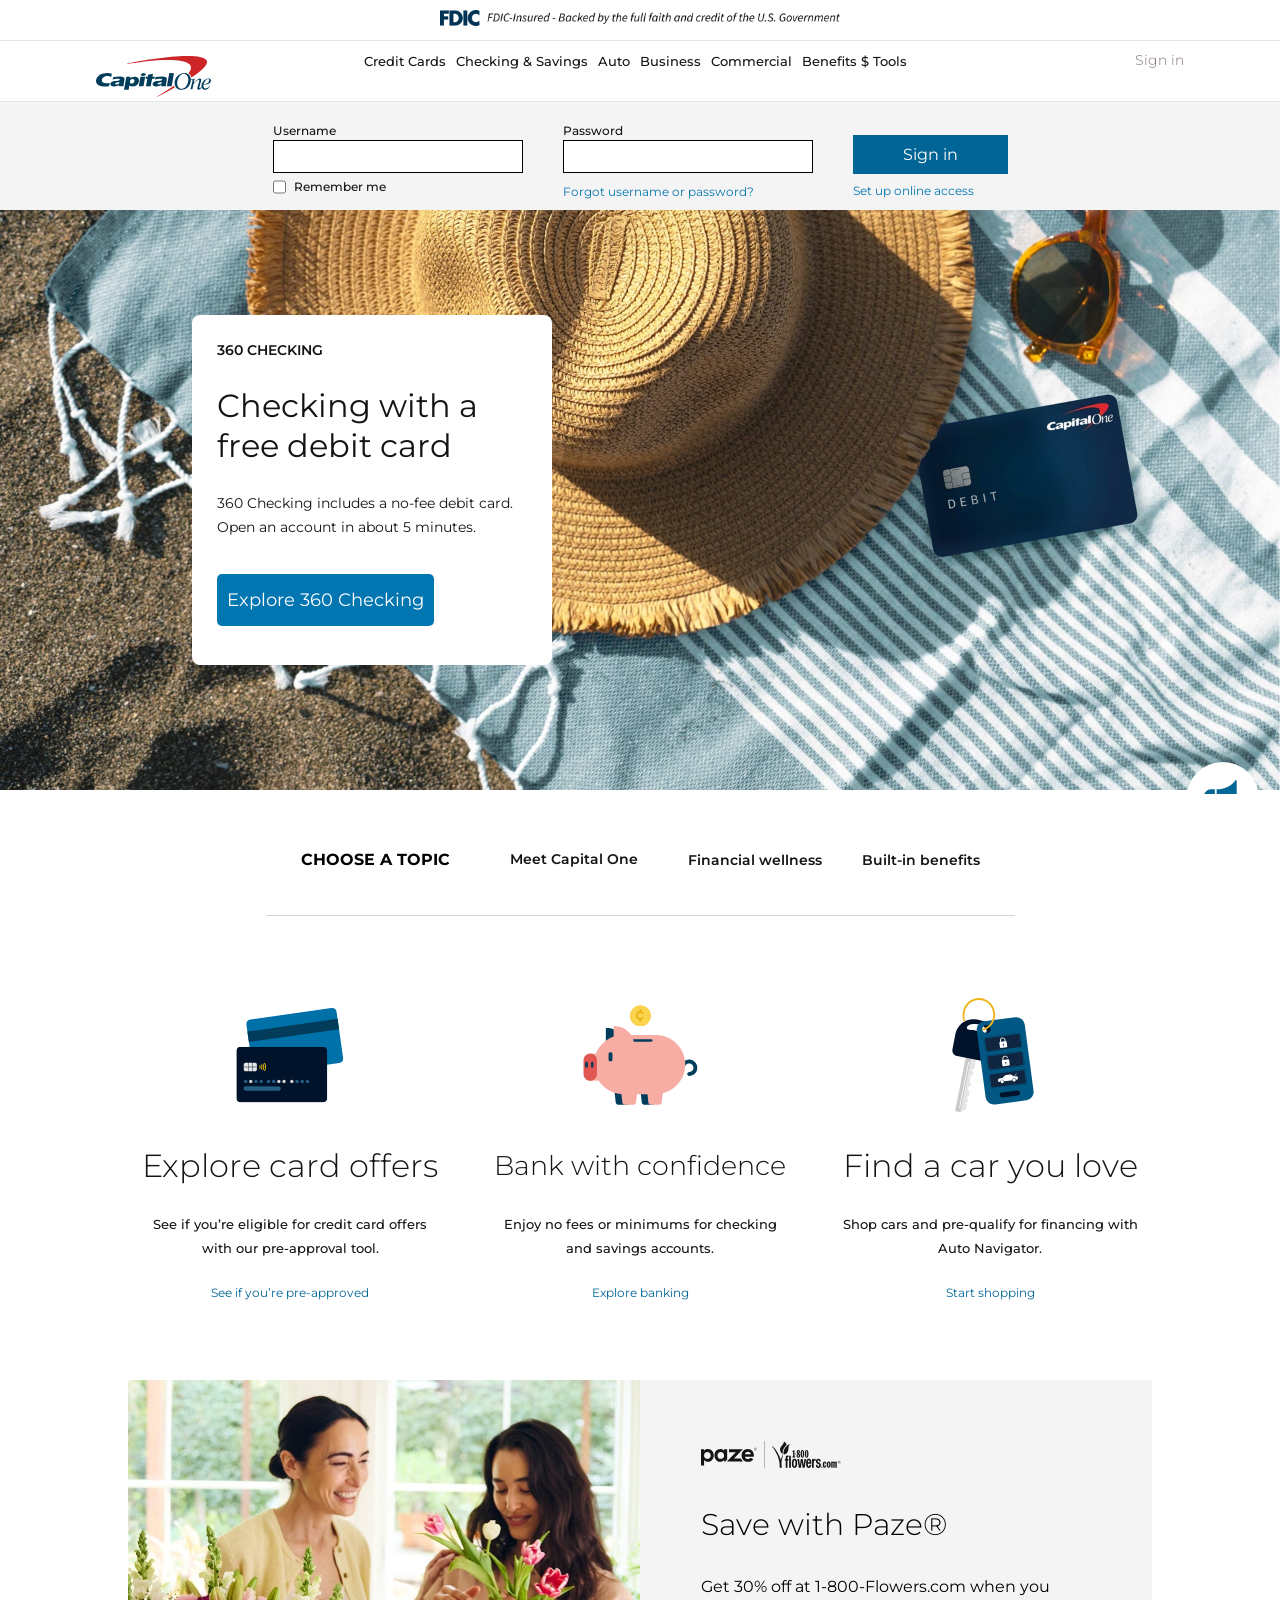
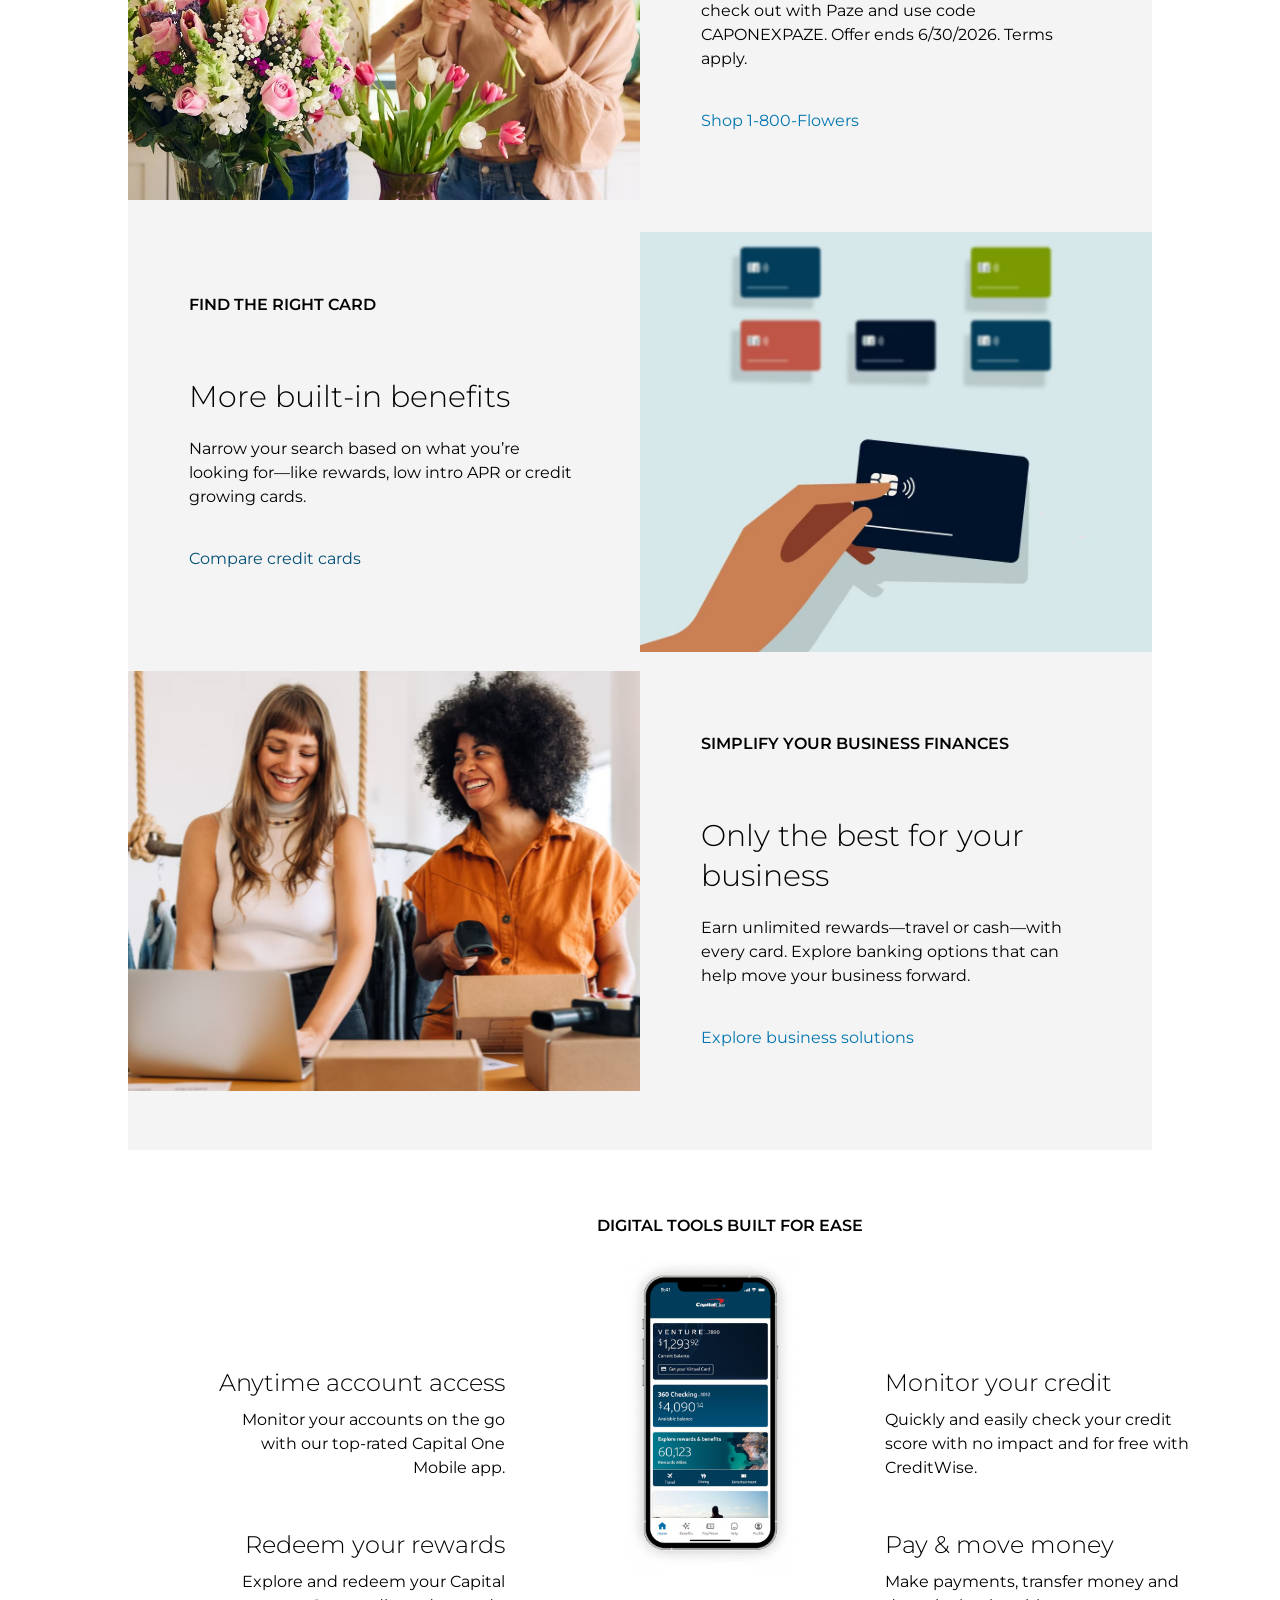
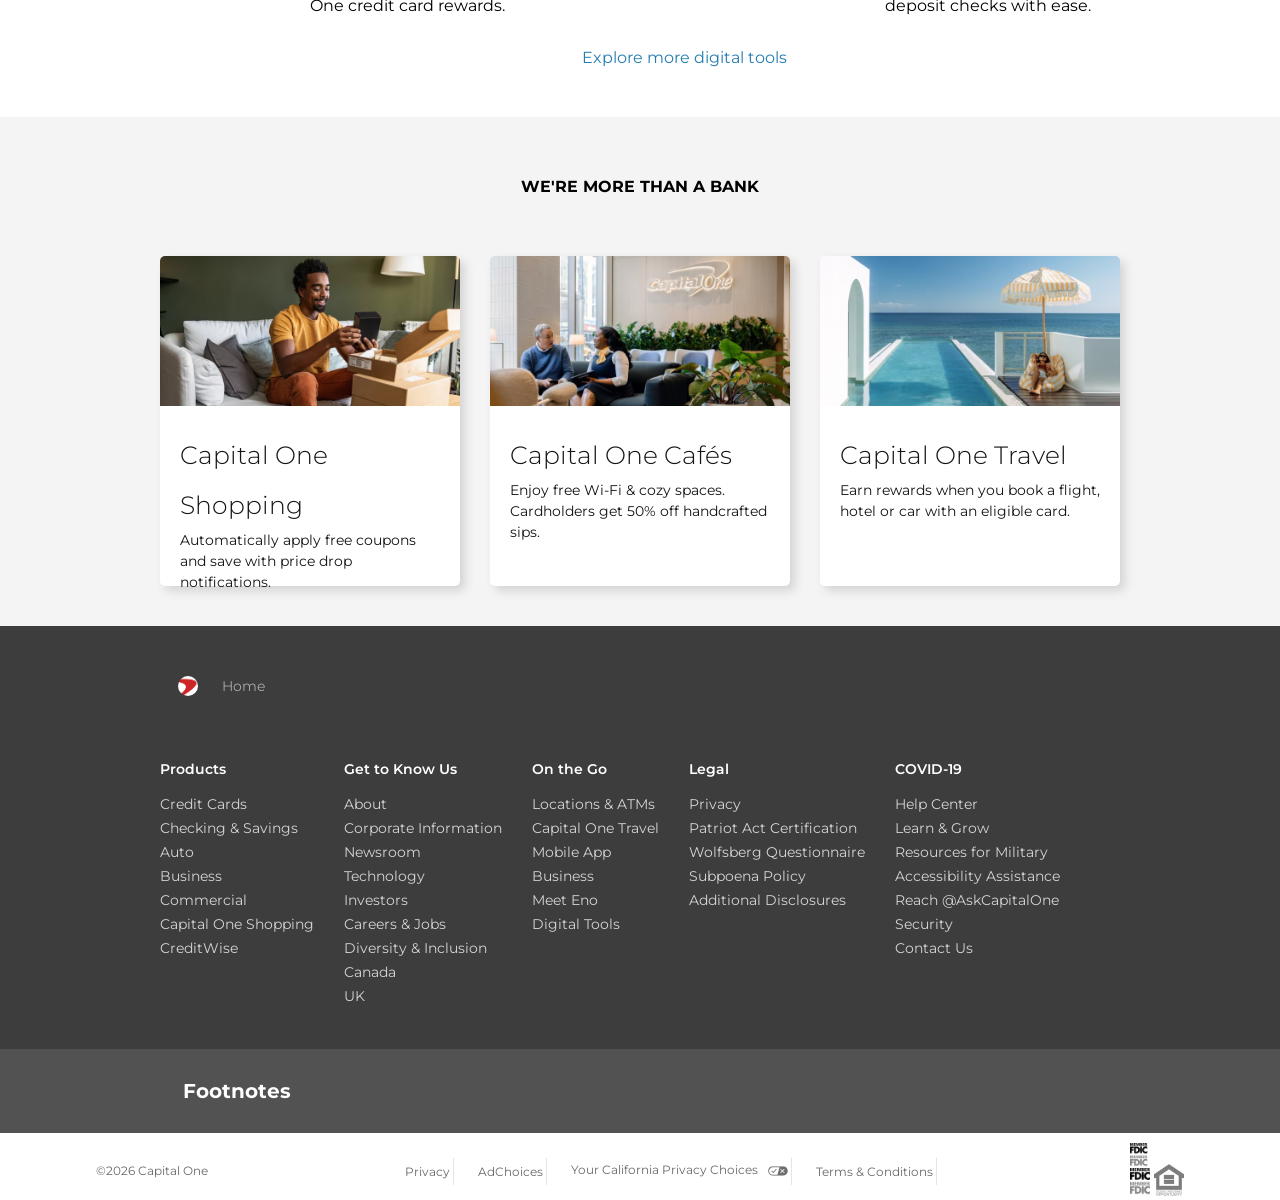
==== commit b897e066: "Backup of working tree before restoring stash" ====
--- a/index.html
+++ b/index.html
@@ -145,7 +145,7 @@
 
                     <!-- Beginning of Checking $ Saving Dropdown -->
                     <li class="personal">
-                        <a href="/checking and saving.html">Checking & Savings</a>
+                        <a href="./html/checking and saving.html">Checking & Savings</a>
                         <div class="drop-cards">
                             <div class="wrapped">
                                 <div class="wrap-card">
@@ -389,7 +389,7 @@
 
                     <!-- Beginning of Business Dropdown -->
                     <li class="personal">
-                        <a href="/business.html">Business</a>
+                        <a href="./html/business.html">Business</a>
                         <div class="drop-cards">
                             <div class="wrapped">
                                 <div class="wrap-card">
@@ -490,7 +490,7 @@
                                         <p>Resources to help your business move forward</p>
                                     </div>
                                     <div class="third-cardss">
-                                        <img class="img2" src="/images/imgi_24_414unav.jpg" alt="">
+                                            <img class="img2" src="/images/imgi_24_414unav.jpg" alt="">
                                         <div class="card-texts">
                                             <p>Earn up to 150k bonus miles with Venture Business</p>
                                             <a style="color:  #57c8f4 ;" href="">View offer</a> <i
@@ -509,7 +509,7 @@
                     <!-- Beginning of Commercial Dropdown -->
 
                     <li class="personal">
-                        <a href="/commericial.html">Commercial</a>
+                        <a href="./html/commericial.html">Commercial</a>
                         <div class="drop-cards">
                             <div class="wrapped">
                                 <div class="wrap-card">
@@ -763,7 +763,7 @@
                     </div>
                 </div>
                 <div class="capital-iconse">
-                    <i class="fa-regular fa-user"></i> Sign in
+                    <i class="fa-regular fa-user"></i> <a style="color: rgb(129, 115, 115);" href="/sign in .html"> Sign in</a>
                 </div>
             </div>
 
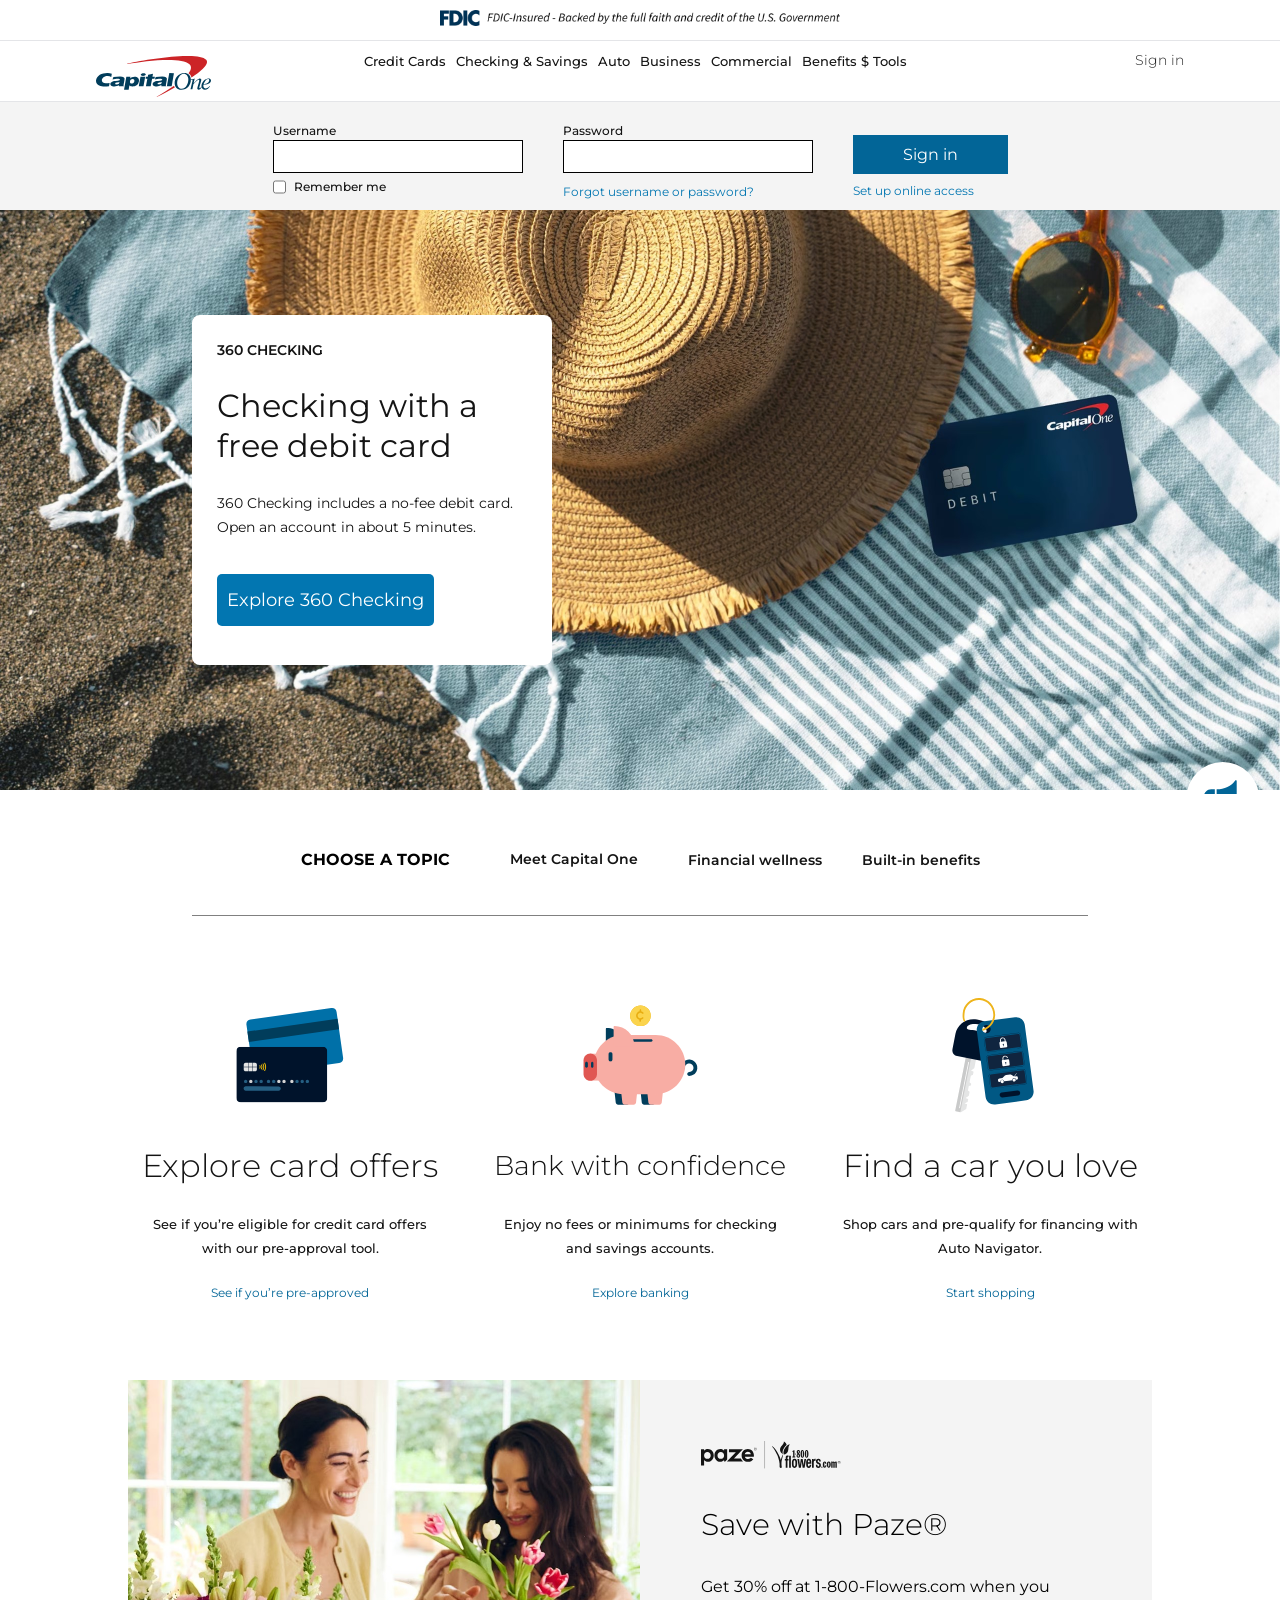
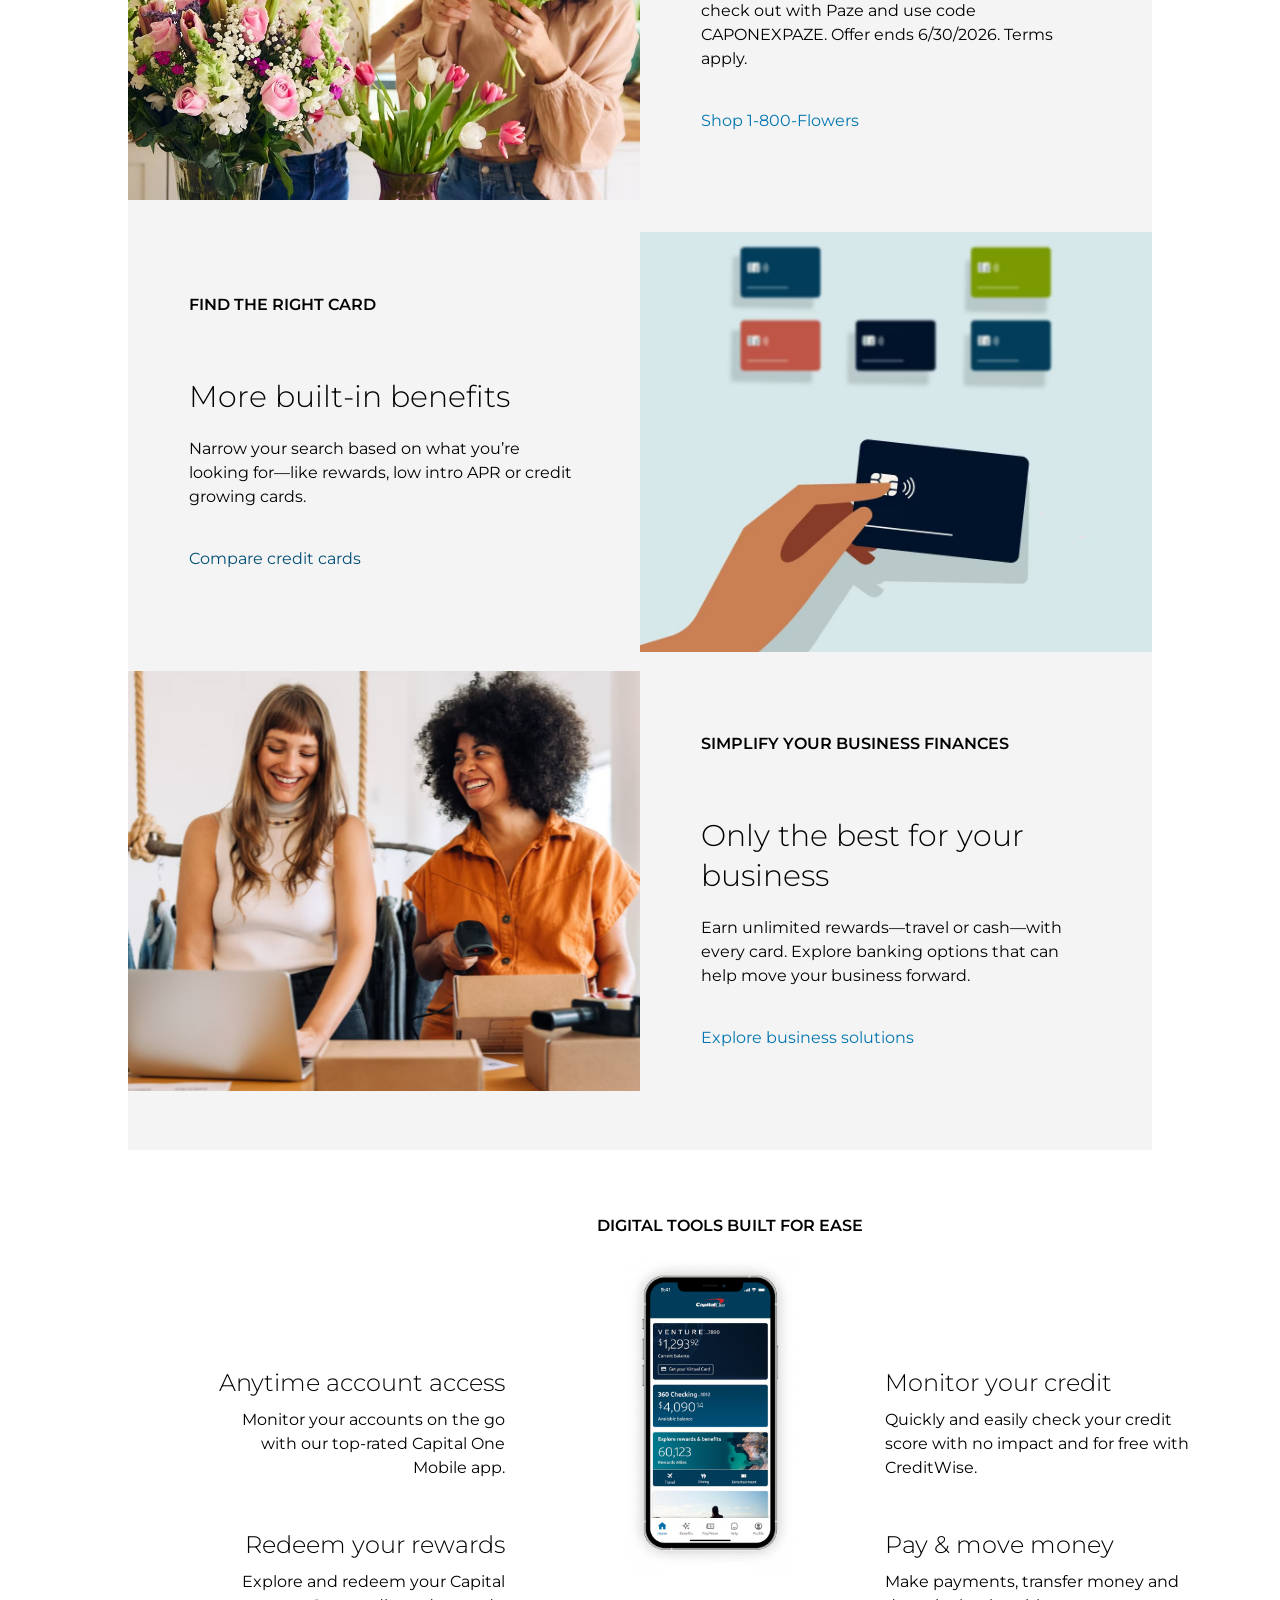
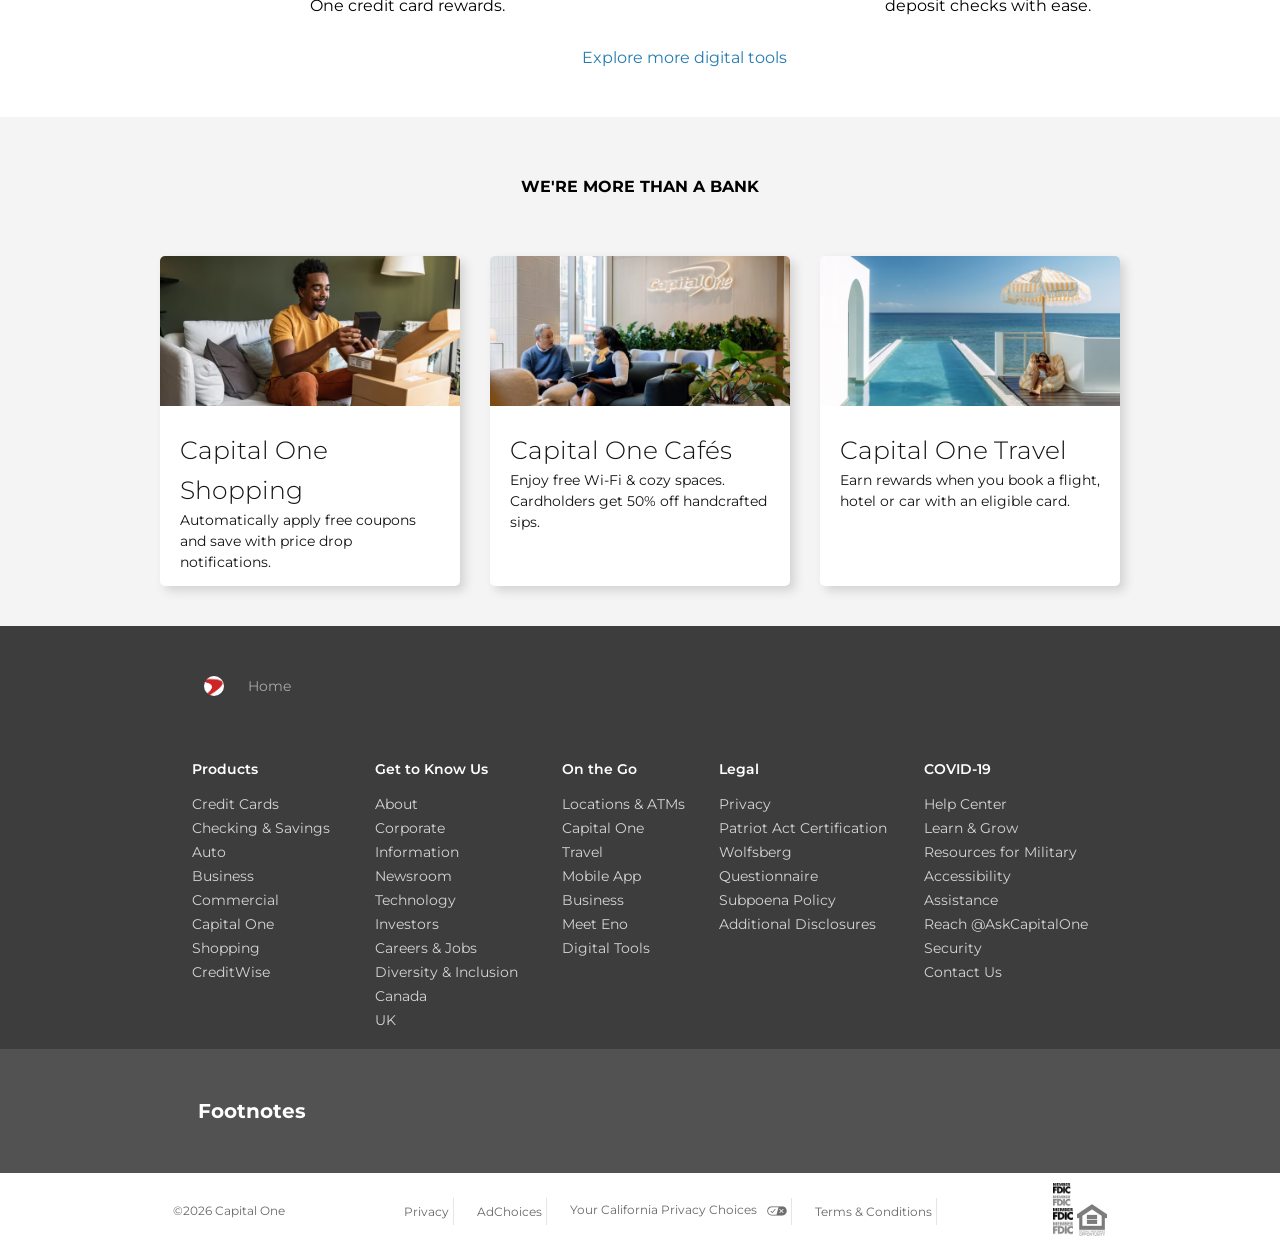
==== commit bbada3c6: "Restored stashed changes for checking, savings, and commercial sections" ====
--- a/index.html
+++ b/index.html
@@ -145,7 +145,7 @@
 
                     <!-- Beginning of Checking $ Saving Dropdown -->
                     <li class="personal">
-                        <a href="./html/checking and saving.html">Checking & Savings</a>
+                        <a href="/checking and saving.html">Checking & Savings</a>
                         <div class="drop-cards">
                             <div class="wrapped">
                                 <div class="wrap-card">
@@ -389,7 +389,7 @@
 
                     <!-- Beginning of Business Dropdown -->
                     <li class="personal">
-                        <a href="./html/business.html">Business</a>
+                        <a href="/business.html">Business</a>
                         <div class="drop-cards">
                             <div class="wrapped">
                                 <div class="wrap-card">
@@ -490,7 +490,7 @@
                                         <p>Resources to help your business move forward</p>
                                     </div>
                                     <div class="third-cardss">
-                                            <img class="img2" src="/images/imgi_24_414unav.jpg" alt="">
+                                        <img class="img2" src="/images/imgi_24_414unav.jpg" alt="">
                                         <div class="card-texts">
                                             <p>Earn up to 150k bonus miles with Venture Business</p>
                                             <a style="color:  #57c8f4 ;" href="">View offer</a> <i
@@ -509,7 +509,7 @@
                     <!-- Beginning of Commercial Dropdown -->
 
                     <li class="personal">
-                        <a href="./html/commericial.html">Commercial</a>
+                        <a href="/commericial.html">Commercial</a>
                         <div class="drop-cards">
                             <div class="wrapped">
                                 <div class="wrap-card">
@@ -763,7 +763,7 @@
                     </div>
                 </div>
                 <div class="capital-iconse">
-                    <i class="fa-regular fa-user"></i> <a style="color: rgb(129, 115, 115);" href="/sign in .html"> Sign in</a>
+                    <i class="fa-regular fa-user"></i> Sign in
                 </div>
             </div>
 
@@ -944,7 +944,21 @@
         </div>
     </nav>
 
-   
+    <div class="line"></div>
+
+    <div class="strong">
+        <div class="topic">
+            <div>
+                <p>Topic</p>
+                <h3>Meet Capital One</h3>
+            </div>
+            <div>
+                <i class="fa-solid fa-angle-down"></i>
+            </div>
+        </div>
+
+
+    </div>
     <!-- end of nav section -->
 
 
@@ -1231,6 +1245,119 @@
 
     </section>
 
+    <section class="sector-section">
+        <div class="sector-made">
+             <img src="/images/imgi_123_apple-touch-icon.png " alt="">
+        </div>
+        
+    <details>
+        <summary class="sectors">
+            <h4>products</h4><i class="fa-solid fa-plus"></i>
+        </summary>
+        <div class="sector-txt">
+               <p>Credit Cards</p>
+                <p>Checking & Savings</p>
+                <p>Auto</p>
+                <p>Business</p>
+                <p>Commercial</p>
+                <p>Capital One Shopping</p>
+                <p>CreditWise</p>
+
+
+        </div>
+
+
+
+    </details>
+    <details>
+        <summary class="sectors">
+            <h4>Get To Know Us</h4><i class="fa-solid fa-plus"></i>
+        </summary>
+        <div class="sector-txt">
+               <p>About</p>
+                <p>Corporate Information</p>
+                <p>Newsroom</p>
+                <p>Technology</p>
+                <p>Investors</p>
+                <p>Careers & Jobs</p>
+                <p>Diversity & Inclusion</p>
+                <p>Canada</p>
+                <p>UK</p>
+
+        </div>
+
+
+
+    </details>
+    <details>
+        <summary class="sectors">
+            <h4>On The Go</h4><i class="fa-solid fa-plus"></i>
+        </summary>
+        <div class="sector-txt">
+               <p>Locations & ATMs</p>
+                <p>Capital One Travel</p>
+                <p>Mobile App</p>
+                <p>Business</p>
+                <p>Meet Eno</p>
+                <p>Digital Tools</p>
+
+
+        </div>
+
+
+
+    </details>
+    <details>
+        <summary class="sectors">
+            <h4>Legal</h4><i class="fa-solid fa-plus"></i>
+        </summary>
+        <div class="sector-txt">
+              <p>Privacy</p>
+                <p>Patriot Act Certification</p>
+                <p>Wolfsberg Questionnaire</p>
+                <p>Subpoena Policy</p>
+                <p>Additional Disclosures</p>
+
+
+        </div>
+
+
+
+    </details>
+    <details>
+        <summary class="sectors">
+            <h4>Support</h4><i class="fa-solid fa-plus"></i>
+        </summary>
+        <div class="sector-txt">
+              <h5>COVID-19</h5>
+                <p>Help Center</p>
+                <p>Learn & Grow</p>
+                <p>Resources for Military</p>
+                <p>Accessibility Assistance</p>
+                <p>Reach @AskCapitalOne</p>
+                <p>Security</p>
+                <p>Contact Us</p>
+
+        </div>
+
+        
+
+
+
+    </details>
+
+    <div class="big-sector">
+        <div class="sector-icons">
+             <i class="fa-brands fa-instagram"></i>
+              <i class="fa-brands fa-x-twitter"></i>
+               <i class="fa-brands fa-facebook-f"></i>
+                 <i class="fa-brands fa-linkedin-in"></i>
+                 <i class="fa-brands fa-youtube"></i>
+        </div>
+
+    </div>
+    </section>
+
     <!-- End of section six -->
 
 
--- a/CSS/capitalone.css
+++ b/CSS/capitalone.css
@@ -568,7 +568,8 @@
     top: 0;
     z-index: 100;
     background-color: white;
-    
+    /* backdrop-filter: blur(100px);
+     */
     
   
 }
@@ -576,10 +577,33 @@
     display: flex;
     gap: 30px;
     padding: 35px;
-    border-bottom: 1px solid #d4d4d4;
+    /* border-bottom: 1px solid #d4d4d4; */
     
     
   
+}
+.line{
+    width: 70%;
+    height: 1.0px;
+    background-color: gray;
+    margin: auto;
+    /* box-shadow: 2px 2px 2px grey; */
+}
+.topic{
+    display: flex;
+    align-items: center;
+    justify-content: space-between;
+    width: 59.4%;
+    margin: auto;
+    display: none;
+   
+}
+.strong{
+    background-color: #ffffff;
+    width: 100%;
+
+
+
 }
 
 .nav-choose{
@@ -1300,7 +1324,8 @@
     background-color: #525252;
     border: none;
     cursor: pointer;
-    padding: 30px;
+    padding: 50px ;
+
 }
 .footed{
     width: 60%;
@@ -1436,7 +1461,7 @@
 
 
 
-.parent{
+ .parent{
     display: none;
     border-bottom: 1px solid #e4e5e8;
    
@@ -1530,54 +1555,127 @@
     gap: 10px;
     align-items: center;
 }
-
-
-
-
-/* @media (max-width:1392px) {
-    nav{
+ 
+
+.sector-section{
+     background-color: #3d3d3d;
+     padding-bottom: 40px;
+     display: none;
+    
+
+}
+.sector-made img{
+    border-radius: 50%;
+    width: 20px;
+}
+.sector-made{
+    width: 59.4%;
+    margin: auto;
+}
+details{
+    background-color: #3d3d3d;
+    padding-top: 40px;
+}
+
+.sectors{
+    list-style: none;
+    display: flex;
+    justify-content: space-between;
+    align-items: center;
+    width: 59.4%;
+    margin: auto;
+   color: rgb(212, 212, 212);
+}
+.sector-txt {
+    width: 59.4%;
+    margin: auto;
+    padding-top: 20px;
+   color: rgb(212, 212, 212);
+    font-size: 16px;
+    font-weight: 600;
+    line-height: 44px;
+     border-bottom: 1.5px solid rgb(226, 216, 216);
+
+}
+.sector-icons{
+    width: 10%;
+    margin: auto;
+    display: flex;
+    gap: 30px;
+    color: rgb(212, 212, 212);
+  
+}
+
+
+
+
+
+
+
+
+
+
+ @media (max-width: 1392px) { 
+
+    /* HEADER */
+    nav {
         width: 85%;
-        font-size: 2px;
-        
-
-    }
+    }
+
     .capital-links {
-         gap: 10px;
-    }
- 
+        gap: 10px;
+    }
+
     .capital-links li a {
         font-size: 13px;
-      
-    }
-    .navs{
-        display: block;
-        display: flex;
-        margin-top: 20%;
-    }
-       .big-image {
+    }
+
+    .drop-cards {
+        height: auto;
+    }
+
+    .wrapper,
+    .wrapped {
+        gap: 5%;
+        padding: 20px;
+    }
+
+    .third-cardss {
+        width: 320px;
+    }
+    .glass-drop{
+        left: 76%;
+    }
+    .question-drop{
+        left: 78%;
+    }
+    .location-drop{
+        left: 83%;
+
+    }
+    /* LEGEND BOX */
+    .box {
+        width: 360px;
+        left: 15%;
+        padding: 25px;
+    }
+
+    /* SECTION TWO */
+    .explore {
+        gap: 50px;
+        padding: 80px 60px;
+    }
+
+    /* SECTION THREE */
+    .big-image {
         width: 80%;
         height: auto;
-    }
-
-    .logoimg,
-    .logo2,
-    .logo3 {
-        width: 50%;
-        flex-shrink: 0;
     }
 
     .logoimg img,
     .logo2 img,
     .logo3 img {
-        width: 100%;
-        height: 450px;
-        object-fit: cover;
-    }
-
-    .second-imgtext,
-    .second-text,
-    .third-text {
-        width: 50%;
+        height: 420px;
     }
 
     .big-text h1,
@@ -1587,287 +1685,6 @@
         line-height: 40px;
     }
 
-    .big-text p,
-    .second-text p,
-    .third-text p {
-        font-size: 14px;
-    }
-}
-
-
-
-
-
-@media (max-width:1042px) {
-.parent{
-     display: block;
-   
-   
-}
-   nav{
-    display: none;
- 
-    }
-
-        .nav-section {
-        flex-direction: column;
-        gap: 30px;
-        padding: 15px 20px;
-    }
-     .nav-choose {
-        font-size: 14px;
-      
-    }
-    
-
-    
-    .nav-choose2 {
-       padding-right: 100px;
-    }
-     .bat{
-        display: none;
-    }
-      
-    
-    .big-image {
-        width: 90%;
-        height: auto;
-    }
-
-    .logoimg img,
-    .logo2 img,
-    .logo3 img {
-        height: 380px;
-    }
-
-    .big-text h1,
-    .second-text h1,
-    .third-text h1 {
-        font-size: 26px;
-        line-height: 34px;
-    }
-
-    .second-imgtext,
-    .second-text,
-    .third-text {
-        padding: 4%;
-    }
-
-    .logo1 img {
-        width: 110px;
-    }
-
-       
- 
-}
-
-@media (max-width:776px) {
-    .mid-section{
-        display: none;
-    }
-
-
-    .legend-logo {
-        position: relative;
-       
-    }
-
-    .legend-logo img {
-        height: 580px;
-        width: 100%;
-        object-fit: cover;
-    }
-
-    .box {
-        width: 80%;
-        height: 300px;
-        left: 50%;
-         top: 97%;
-        transform: translate(-50%, -50%);
-        box-shadow: 2px 2px 2px #f4f4f4; 
-        text-align: center;
-
-       
-    }
-
-
- 
-    .explore {
-        flex-direction: column;
-        align-items: center;
-        padding: 50px 20px;
-        gap: 40px;
-    }
-
-    .explored {
-        display: flex;
-        flex-direction: row;  
-        align-items: center;
-        gap: 60px;
-        width: 100%;
-        max-width: 500px;
-        text-align: left;
-    }
-
-    .explored img {
-        width: 80px;
-        height: auto;
-        flex-shrink: 0;
-    }
-
-    .explored h2,
-    .explored h3 {
-        font-size: 20px;
-        line-height: 28px;
-        margin-bottom: 10px;
-    }
-
-    .explored p {
-        font-size: 15px;
-        margin-bottom: 10px;
-    }
-    .start a{
-        font-size: 15px;
-    }
-     .big-image {
-        width: 100%;
-        height: auto;
-    }
-
-    .first-imgtext {
-        flex-direction: column;
-    }
-
-    .second-img {
-        flex-direction: column-reverse;
-    }
-
-    .third-img {
-        flex-direction: column;
-    }
-
-    .logoimg,
-    .logo2,
-    .logo3 {
-        width: 100%;
-    }
-
-    .logoimg img,
-    .logo2 img,
-    .logo3 img {
-        width: 100%;
-        height: 500px;
-        object-fit: cover;
-    }
-
-    .second-imgtext,
-    .second-text,
-    .third-text {
-        width: 100%;
-        padding: 30px 20px;
-    }
-
-    .logo1 img {
-        width: 100px;
-    }
-
-    .big-text h1,
-    .second-text h1,
-    .third-text h1 {
-        font-size: 24px;
-        line-height: 32px;
-        padding-top: 15px;
-    }
-
-    .second-text h1,
-    .third-text h1 {
-        padding-top: 20px;
-    }
-
-    .big-text p,
-    .second-text p,
-    .third-text p {
-        font-size: 14px;
-        padding-top: 15px;
-    }
-
-    .big-text a,
-    .second-text a,
-    .third-text a {
-        font-size: 14px;
-        line-height: 60px;
-    }
-}
-
-
-
-
-
-
-
-
-
-@media (max-width: 1392px) {
-
-    /* HEADER */
-    nav {
-        width: 85%;
-    }
-
-    .capital-links {
-        gap: 10px;
-    }
-
-    .capital-links li a {
-        font-size: 13px;
-    }
-
-    .drop-cards {
-        height: auto;
-    }
-
-    .wrapper,
-    .wrapped {
-        gap: 5%;
-        padding: 20px;
-    }
-
-    .third-cardss {
-        width: 320px;
-    }
-
-    /* LEGEND BOX */
-    .box {
-        width: 360px;
-        left: 15%;
-        padding: 25px;
-    }
-
-    /* SECTION TWO */
-    .explore {
-        gap: 50px;
-        padding: 80px 60px;
-    }
-
-    /* SECTION THREE */
-    .big-image {
-        width: 80%;
-        height: auto;
-    }
-
-    .logoimg img,
-    .logo2 img,
-    .logo3 img {
-        height: 420px;
-    }
-
-    .big-text h1,
-    .second-text h1,
-    .third-text h1 {
-        font-size: 30px;
-        line-height: 40px;
-    }
-
     /* SECTION FOUR */
     .phone-image img {
         width: 350px;
@@ -1892,29 +1709,55 @@
     .boxes {
         width: 300px;
     }
+    .box-tex h1{
+        line-height: 40px;
+    }
 
     .boxes img {
         width: 300px;
     }
 
+      .sector-section {
+    max-width: 100%;
+    overflow: hidden;
+  }
+   .sectors {
+    width: 90%;
+  }
+ 
+  .sector-txt {
+    width: 90%;
+  }
+ 
+  .sector-icons {
+    width: auto;
+    gap: 20px;
+  }
+
     /* SECTION SIX */
+
+    
     .linking {
-        width: 80%;
+        width: 76%;
         gap: 60%;
     }
 
     .word {
-        width: 75%;
+        width: 70%;
     }
 
     /* FOOTER */
     .footed {
         width: 75%;
     }
-
-
-
-/* ---- 1023px (Tablets & Small Laptops) ---- */
+    .navigation{
+        width: 73%;
+       
+    }
+
+
+
+/* ---- 1042px (Tablets & Small Laptops) ---- */
 @media (max-width: 1042px) {
 
     /* HEADER - show mobile nav, hide desktop nav */
@@ -1929,6 +1772,8 @@
         z-index: 1000;
         height: auto;
         width: 100%;
+        position: absolute;
+        top: 10%;
     }
 
     /* HEADER TEXT */
@@ -1976,10 +1821,16 @@
 
     /* NAVS */
     .navs {
+        /* display: block; */
+        /* top: 0%;
+        z-index: 99; */
+        display: flex;
+        position: relative;
+    }
+    .strong{
         display: block;
-        top: 0%;
-        z-index: 99;
-
+        position: sticky;
+        top: 100%;
     }
    
 
@@ -1987,6 +1838,9 @@
         gap: 15px;
         padding: 20px;
         flex-wrap: wrap;
+                flex-direction: column;
+
+       
     }
 
     /* SECTION TWO */
@@ -2108,10 +1962,34 @@
         width: 280px;
     }
 
+  .sector-section{
+    display: block;
+  }
+
+  .sectors {
+    width: 90%;
+  }
+ 
+  .sector-txt {
+    width: 90%;
+  }
+ .sector-made{
+    width: 90%;
+    padding-top: 20px;
+ }
+
+  .sector-icons {
+    width: auto;
+    justify-content: center;
+    padding: 10px;
+  }
+ 
+
     /* SECTION SIX */
     .section-six {
         height: auto;
         padding-bottom: 40px;
+        display: none;
     }
 
     .linking {
@@ -2148,6 +2026,7 @@
         left: 85%;
     }
 }
+ }
 
 
 /* ---- 776px (Tablets Portrait) ---- */
@@ -2155,7 +2034,9 @@
 
     /* HEADER TEXT */
     .header-text img {
-        width: 220px;
+        /* width: 220px; */
+        display: none;
+        border-bottom: none;
     }
 
     /* MID SECTION */
@@ -2175,6 +2056,8 @@
         transform: translate(-50%, -50%);
         padding: 20px;
         text-align: center;
+    
+        z-index: 100;
         
     }
 
@@ -2204,7 +2087,11 @@
         padding: 30px 20px;
         align-items: center;
     }
-    
+    .strong
+    {
+      
+       display: block;
+    }
 
     .nav-choose {
        padding-bottom: 10px;
@@ -2266,7 +2153,8 @@
     .logo2 img,
     .logo3 img {
         width: 100%;
-        height: 280px;
+        height: 400px;
+    
     }
 
     .second-imgtext,
@@ -2320,6 +2208,28 @@
         width: 100%;
     }
 
+    .sector-section {
+    display: block;
+    max-width: 100%;
+    overflow: hidden;
+    padding-bottom: 30px;
+  }
+  
+    .sector-made {
+    width: 90%;
+    padding-top: 20px;
+  }
+
+    .sector-txt {
+    width: 90%;
+  }
+    .sector-icons {
+    width: auto;
+    gap: 24px;
+    padding: 20px 0;
+    justify-content: center;
+  }
+
     /* SECTION SIX */
     .linking {
         flex-direction: column;
@@ -2495,6 +2405,18 @@
     .boxes {
         width: 95%;
     }
+    .sectors {
+    width: 94%;
+  }
+ 
+  .sector-txt {
+    width: 94%;
+  }
+ 
+  .sector-icons {
+    width: auto;
+    gap: 20px;
+  }
 
     .box-tex h1 {
         font-size: 20px;
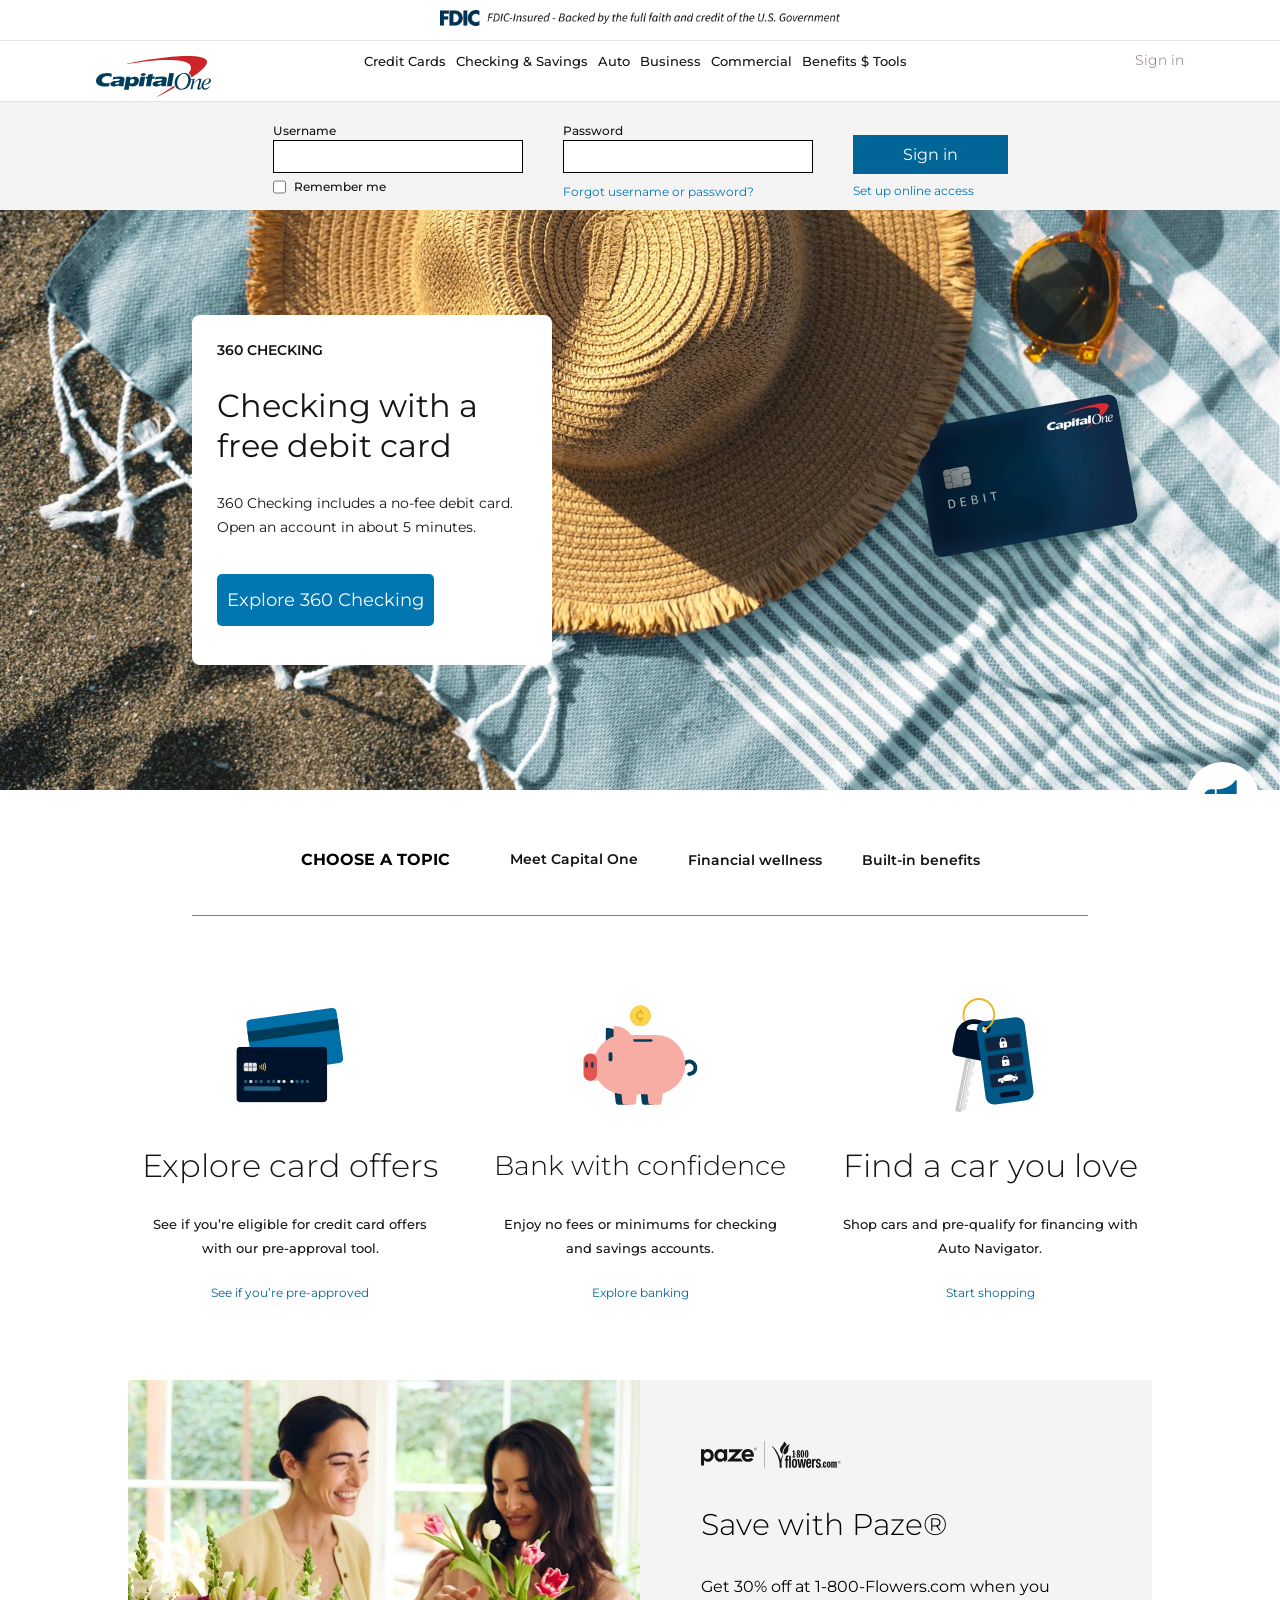
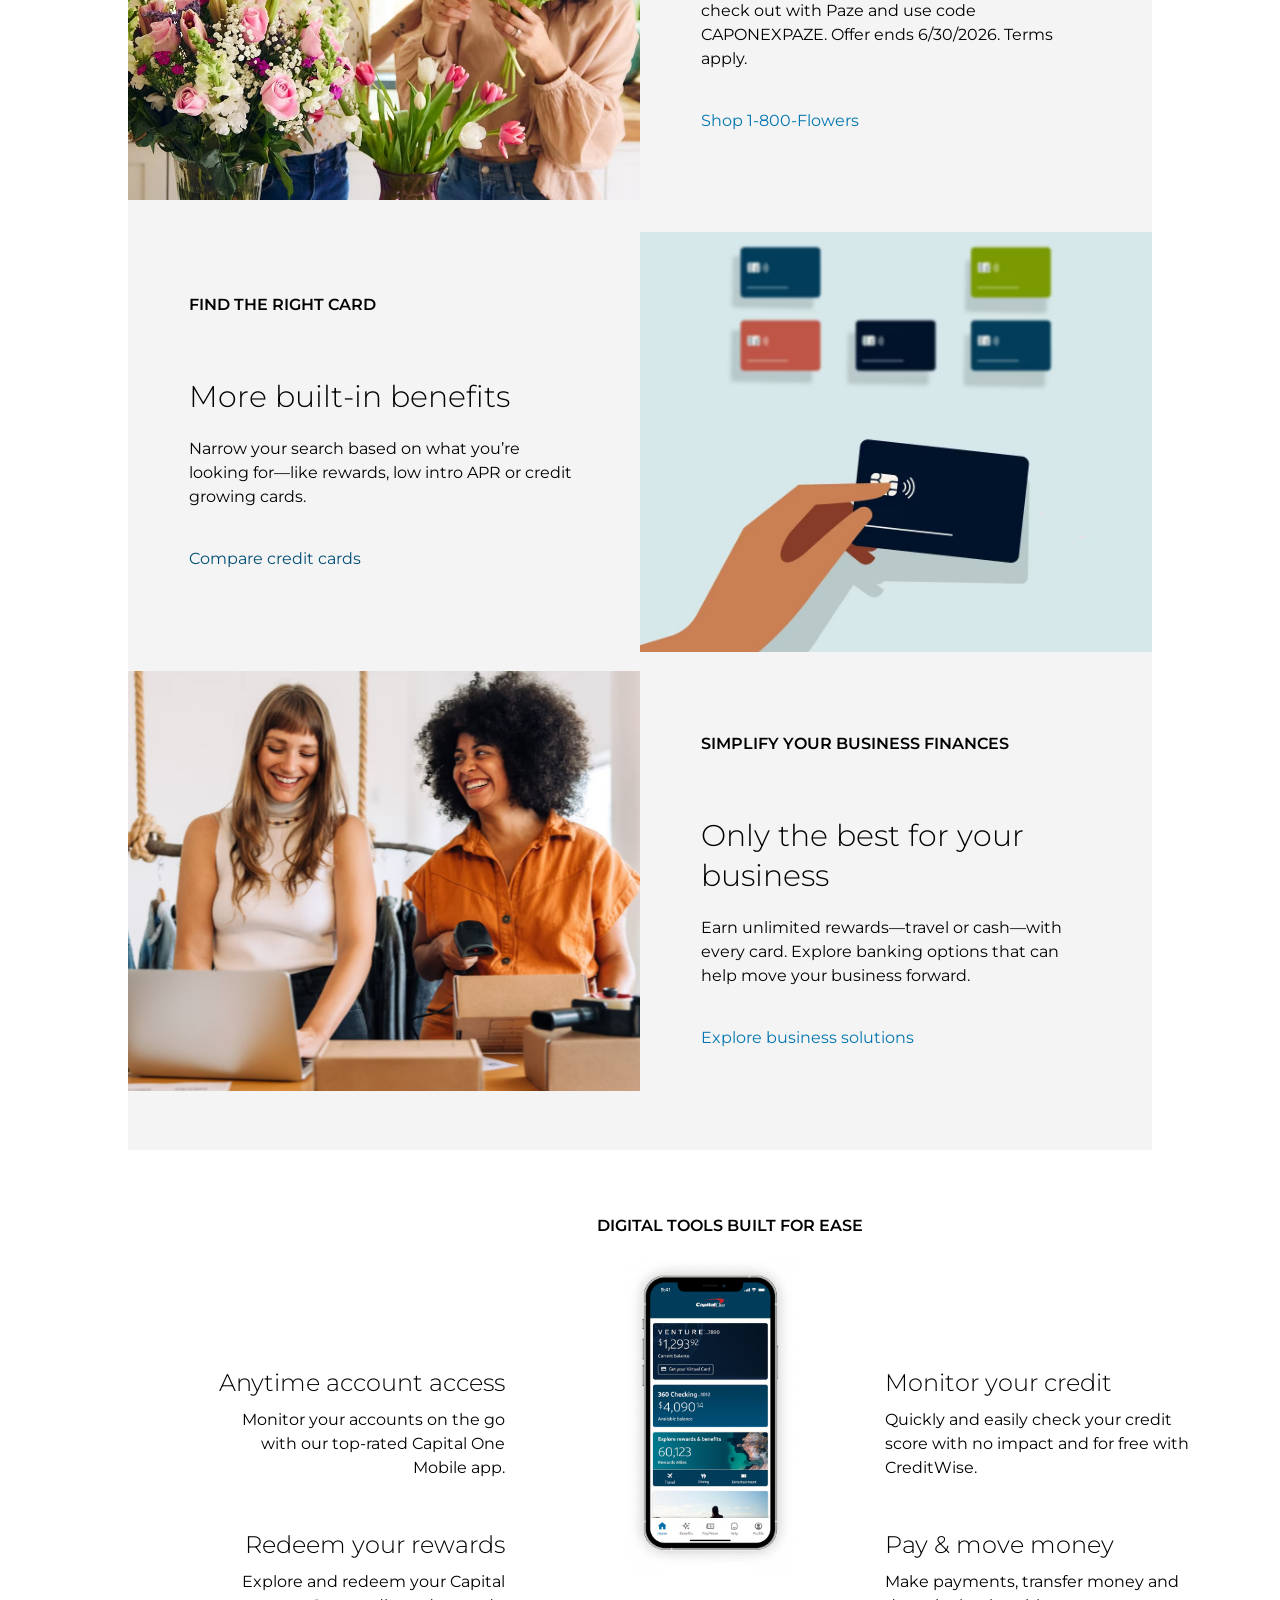
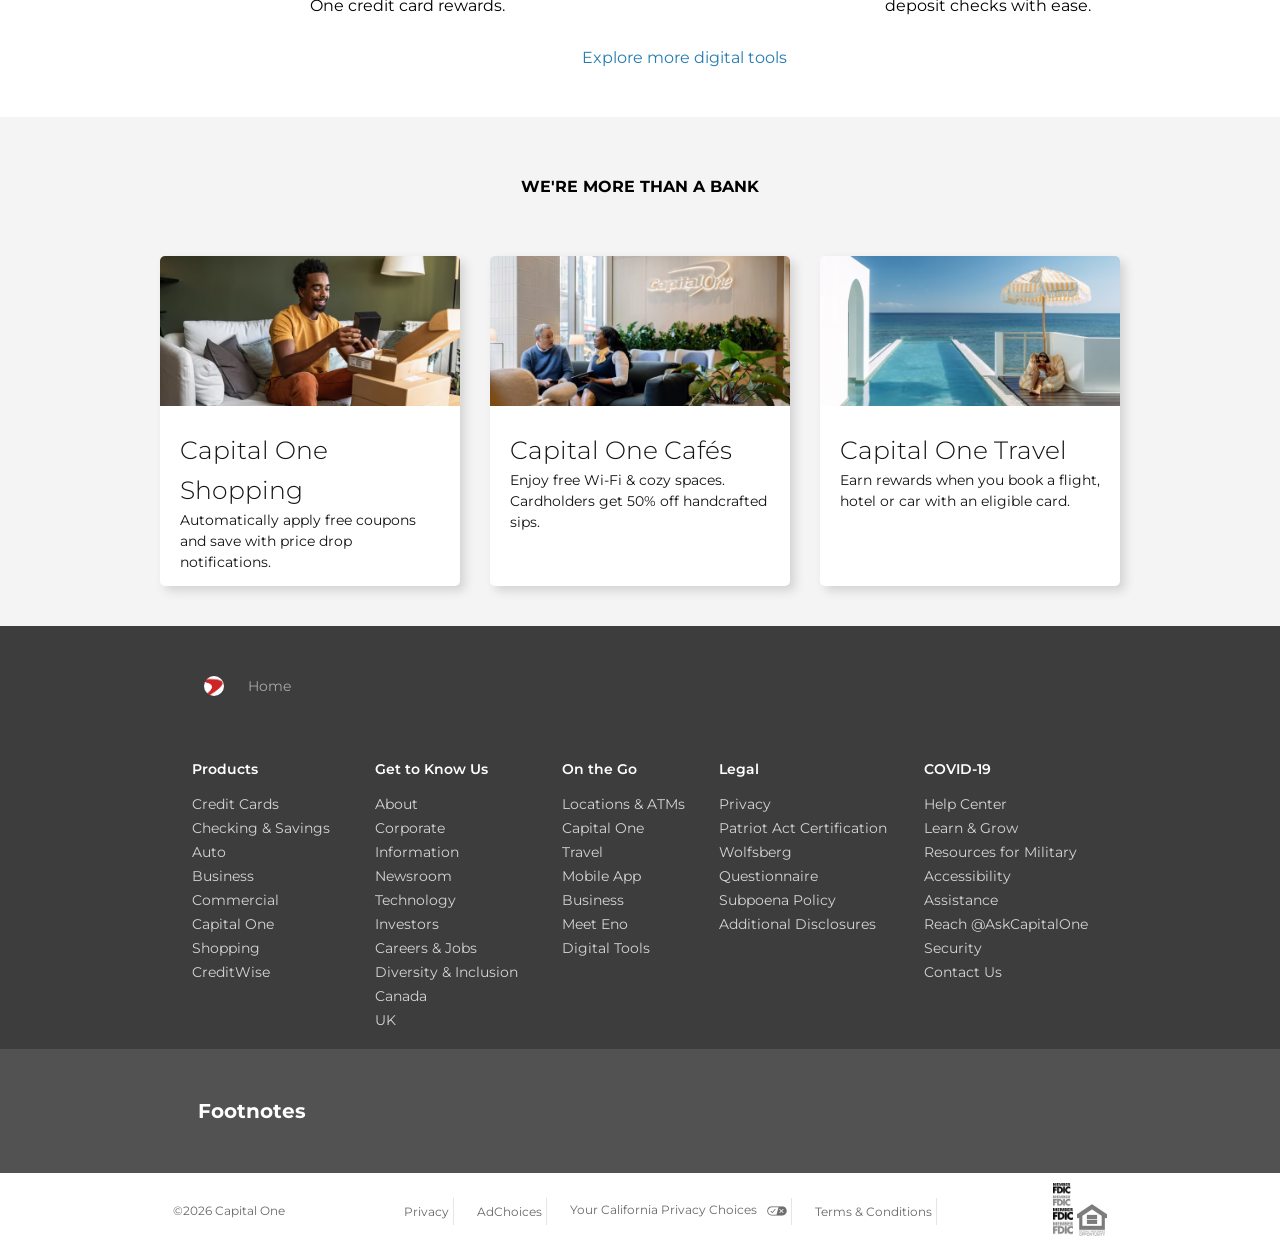
==== commit 7ba358f2: "Merge branch 'work-backup' into master - resolve link conflicts and restore all files" ====
--- a/index.html
+++ b/index.html
@@ -145,7 +145,7 @@
 
                     <!-- Beginning of Checking $ Saving Dropdown -->
                     <li class="personal">
-                        <a href="/checking and saving.html">Checking & Savings</a>
+                        <a href="./html/checking and saving.html">Checking & Savings</a>
                         <div class="drop-cards">
                             <div class="wrapped">
                                 <div class="wrap-card">
@@ -389,7 +389,7 @@
 
                     <!-- Beginning of Business Dropdown -->
                     <li class="personal">
-                        <a href="/business.html">Business</a>
+                        <a href="./html/business.html">Business</a>
                         <div class="drop-cards">
                             <div class="wrapped">
                                 <div class="wrap-card">
@@ -490,7 +490,7 @@
                                         <p>Resources to help your business move forward</p>
                                     </div>
                                     <div class="third-cardss">
-                                        <img class="img2" src="/images/imgi_24_414unav.jpg" alt="">
+                                            <img class="img2" src="/images/imgi_24_414unav.jpg" alt="">
                                         <div class="card-texts">
                                             <p>Earn up to 150k bonus miles with Venture Business</p>
                                             <a style="color:  #57c8f4 ;" href="">View offer</a> <i
@@ -509,7 +509,7 @@
                     <!-- Beginning of Commercial Dropdown -->
 
                     <li class="personal">
-                        <a href="/commericial.html">Commercial</a>
+                        <a href="./html/commericial.html">Commercial</a>
                         <div class="drop-cards">
                             <div class="wrapped">
                                 <div class="wrap-card">
@@ -763,7 +763,7 @@
                     </div>
                 </div>
                 <div class="capital-iconse">
-                    <i class="fa-regular fa-user"></i> Sign in
+                    <i class="fa-regular fa-user"></i> <a style="color: rgb(129, 115, 115);" href="/sign in .html"> Sign in</a>
                 </div>
             </div>
 
